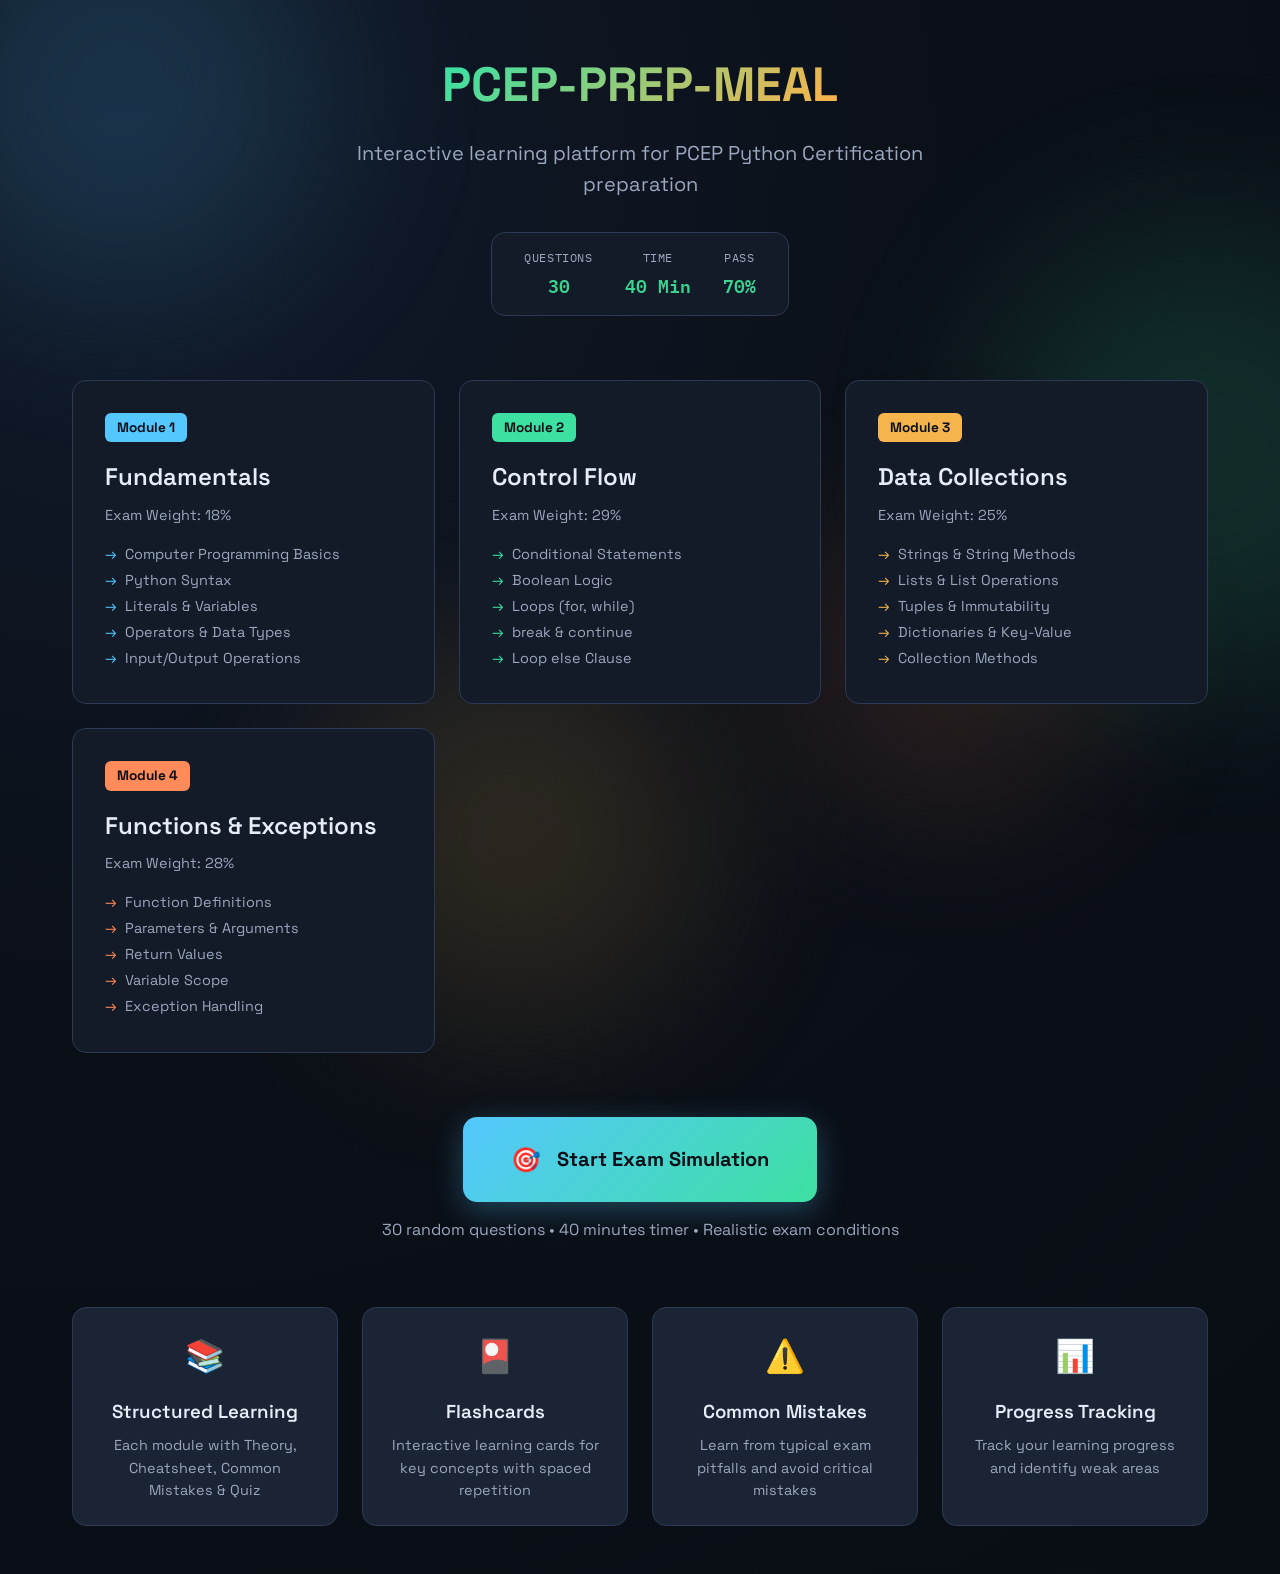
==== index.html @ 59ba7840 "Update content, question bank, and module pages" ====
<!DOCTYPE html>
<html lang="en">
<head>
<meta charset="UTF-8">
<meta name="viewport" content="width=device-width, initial-scale=1.0">
<title>PCEP-PREP-MEAL - Python Certification</title>
<link rel="preconnect" href="https://fonts.googleapis.com">
<link rel="preconnect" href="https://fonts.gstatic.com" crossorigin>
<link href="https://fonts.googleapis.com/css2?family=Space+Grotesk:wght@400;500;600;700&family=IBM+Plex+Mono:wght@400;500;600&display=swap" rel="stylesheet">
<style>
  :root {
    --bg: #0b1018;
    --surface: #141b28;
    --surface-soft: #1b2434;
    --surface-strong: #202c3f;
    --border: #2c3a53;
    --text: #e6edf8;
    --muted: #9aa7be;
    --ok: #3bd48f;
    --bad: #ff6b6b;
    --warn: #f9bb50;
    --code-bg: #0f1624;
    --radius: 14px;

    --m1: #54c7ff;
    --m2: #3ee0a1;
    --m3: #f6b44d;
    --m4: #ff8a5a;
  }

  * {
    box-sizing: border-box;
    margin: 0;
    padding: 0;
  }

  html,
  body {
    min-height: 100%;
  }

  body {
    font-family: 'Space Grotesk', sans-serif;
    background: radial-gradient(circle at 10% 10%, #111b2c 0%, #0b1018 45%, #090d14 100%);
    color: var(--text);
    line-height: 1.55;
    overflow-x: hidden;
  }

  .bg-canvas {
    position: fixed;
    inset: 0;
    z-index: 0;
    pointer-events: none;
  }

  .orb {
    position: absolute;
    border-radius: 999px;
    filter: blur(90px);
    opacity: 0.14;
    animation: floatOrb 22s ease-in-out infinite;
  }

  .orb.one {
    width: 420px;
    height: 420px;
    background: var(--m1);
    top: -120px;
    left: -90px;
  }

  .orb.two {
    width: 460px;
    height: 460px;
    background: var(--m2);
    right: -160px;
    top: 25%;
    animation-delay: -7s;
  }

  .orb.three {
    width: 390px;
    height: 390px;
    background: var(--m3);
    left: 25%;
    bottom: -130px;
    animation-delay: -14s;
  }

  .orb.four {
    width: 300px;
    height: 300px;
    background: var(--m4);
    right: 14%;
    bottom: 10%;
    animation-delay: -21s;
  }

  @keyframes floatOrb {
    0%, 100% {
      transform: translate(0, 0) scale(1);
    }
    33% {
      transform: translate(30px, -40px) scale(1.1);
    }
    66% {
      transform: translate(-20px, 30px) scale(0.9);
    }
  }

  .container {
    position: relative;
    z-index: 1;
    max-width: 1200px;
    margin: 0 auto;
    padding: 3rem 2rem;
  }

  /* Header */
  header {
    text-align: center;
    margin-bottom: 4rem;
    animation: fadeInDown 0.8s ease;
  }

  .logo {
    font-size: 3rem;
    font-weight: 700;
    background: linear-gradient(135deg, var(--m1), var(--m2), var(--m3), var(--m4));
    -webkit-background-clip: text;
    -webkit-text-fill-color: transparent;
    background-clip: text;
    margin-bottom: 1rem;
  }

  .subtitle {
    font-size: 1.25rem;
    color: var(--muted);
    max-width: 600px;
    margin: 0 auto 2rem;
  }

  .exam-info {
    display: inline-flex;
    gap: 2rem;
    background: var(--surface);
    padding: 1rem 2rem;
    border-radius: var(--radius);
    border: 1px solid var(--border);
    font-family: 'IBM Plex Mono', monospace;
    font-size: 0.9rem;
  }

  .exam-info-item {
    display: flex;
    flex-direction: column;
    align-items: center;
  }

  .exam-info-label {
    color: var(--muted);
    font-size: 0.75rem;
    text-transform: uppercase;
    letter-spacing: 0.05em;
  }

  .exam-info-value {
    color: var(--ok);
    font-weight: 600;
    font-size: 1.1rem;
    margin-top: 0.25rem;
  }

  /* Module Grid */
  .modules-grid {
    display: grid;
    grid-template-columns: repeat(auto-fit, minmax(280px, 1fr));
    gap: 1.5rem;
    margin-bottom: 3rem;
  }

  .module-card {
    background: var(--surface);
    border: 1px solid var(--border);
    border-radius: var(--radius);
    padding: 2rem;
    transition: all 0.3s ease;
    cursor: pointer;
    position: relative;
    overflow: hidden;
    text-decoration: none;
    color: var(--text);
    animation: fadeInUp 0.8s ease;
  }

  .module-card::before {
    content: '';
    position: absolute;
    top: 0;
    left: 0;
    right: 0;
    height: 4px;
    background: var(--accent);
    transform: scaleX(0);
    transition: transform 0.3s ease;
  }

  .module-card:hover {
    transform: translateY(-5px);
    border-color: var(--accent);
    box-shadow: 0 10px 40px rgba(0, 0, 0, 0.3);
  }

  .module-card:hover::before {
    transform: scaleX(1);
  }

  .module-card[data-module="m1"] { --accent: var(--m1); animation-delay: 0s; }
  .module-card[data-module="m2"] { --accent: var(--m2); animation-delay: 0.1s; }
  .module-card[data-module="m3"] { --accent: var(--m3); animation-delay: 0.2s; }
  .module-card[data-module="m4"] { --accent: var(--m4); animation-delay: 0.3s; }

  .module-number {
    display: inline-block;
    background: var(--accent);
    color: var(--bg);
    font-weight: 700;
    padding: 0.25rem 0.75rem;
    border-radius: 6px;
    font-size: 0.85rem;
    margin-bottom: 1rem;
  }

  .module-title {
    font-size: 1.5rem;
    font-weight: 600;
    margin-bottom: 0.5rem;
    color: var(--text);
  }

  .module-weight {
    color: var(--muted);
    font-size: 0.9rem;
    margin-bottom: 1rem;
  }

  .module-topics {
    list-style: none;
    color: var(--muted);
    font-size: 0.9rem;
    line-height: 1.8;
  }

  .module-topics li::before {
    content: '→';
    color: var(--accent);
    margin-right: 0.5rem;
  }

  /* Exam Simulation Button */
  .exam-sim-section {
    text-align: center;
    margin: 4rem 0;
    animation: fadeInUp 0.8s ease 0.4s backwards;
  }

  .exam-sim-button {
    display: inline-flex;
    align-items: center;
    gap: 1rem;
    background: linear-gradient(135deg, var(--m1), var(--m2));
    color: var(--bg);
    font-size: 1.25rem;
    font-weight: 700;
    padding: 1.5rem 3rem;
    border: none;
    border-radius: var(--radius);
    cursor: pointer;
    transition: all 0.3s ease;
    text-decoration: none;
    box-shadow: 0 8px 30px rgba(84, 199, 255, 0.3);
  }

  .exam-sim-button:hover {
    transform: translateY(-3px);
    box-shadow: 0 12px 40px rgba(84, 199, 255, 0.4);
  }

  .exam-sim-icon {
    font-size: 1.5rem;
  }

  /* Footer Resources */
  .resources {
    display: grid;
    grid-template-columns: repeat(auto-fit, minmax(250px, 1fr));
    gap: 1.5rem;
    margin-top: 4rem;
    animation: fadeInUp 0.8s ease 0.5s backwards;
  }

  .resource-card {
    background: var(--surface-soft);
    border: 1px solid var(--border);
    border-radius: var(--radius);
    padding: 1.5rem;
    text-align: center;
  }

  .resource-icon {
    font-size: 2rem;
    margin-bottom: 1rem;
  }

  .resource-title {
    font-weight: 600;
    margin-bottom: 0.5rem;
  }

  .resource-desc {
    color: var(--muted);
    font-size: 0.9rem;
  }

  /* Animations */
  @keyframes fadeInDown {
    from {
      opacity: 0;
      transform: translateY(-20px);
    }
    to {
      opacity: 1;
      transform: translateY(0);
    }
  }

  @keyframes fadeInUp {
    from {
      opacity: 0;
      transform: translateY(20px);
    }
    to {
      opacity: 1;
      transform: translateY(0);
    }
  }

  /* Responsive */
  @media (max-width: 768px) {
    .logo {
      font-size: 2rem;
    }

    .exam-info {
      flex-direction: column;
      gap: 1rem;
    }

    .modules-grid {
      grid-template-columns: 1fr;
    }

    .exam-sim-button {
      font-size: 1rem;
      padding: 1.25rem 2rem;
    }
  }
</style>
</head>
<body>
  <div class="bg-canvas">
    <div class="orb one"></div>
    <div class="orb two"></div>
    <div class="orb three"></div>
    <div class="orb four"></div>
  </div>

  <div class="container">
    <header>
      <h1 class="logo">PCEP-PREP-MEAL</h1>
      <p class="subtitle">
        Interactive learning platform for PCEP Python Certification preparation
      </p>
      <div class="exam-info">
        <div class="exam-info-item">
          <span class="exam-info-label">Questions</span>
          <span class="exam-info-value">30</span>
        </div>
        <div class="exam-info-item">
          <span class="exam-info-label">Time</span>
          <span class="exam-info-value">40 Min</span>
        </div>
        <div class="exam-info-item">
          <span class="exam-info-label">Pass</span>
          <span class="exam-info-value">70%</span>
        </div>
      </div>
    </header>

    <main>
      <div class="modules-grid">
        <a href="module1.html" class="module-card" data-module="m1">
          <span class="module-number">Module 1</span>
          <h2 class="module-title">Fundamentals</h2>
          <p class="module-weight">Exam Weight: 18%</p>
          <ul class="module-topics">
            <li>Computer Programming Basics</li>
            <li>Python Syntax</li>
            <li>Literals & Variables</li>
            <li>Operators & Data Types</li>
            <li>Input/Output Operations</li>
          </ul>
        </a>

        <a href="module2.html" class="module-card" data-module="m2">
          <span class="module-number">Module 2</span>
          <h2 class="module-title">Control Flow</h2>
          <p class="module-weight">Exam Weight: 29%</p>
          <ul class="module-topics">
            <li>Conditional Statements</li>
            <li>Boolean Logic</li>
            <li>Loops (for, while)</li>
            <li>break & continue</li>
            <li>Loop else Clause</li>
          </ul>
        </a>

        <a href="module3.html" class="module-card" data-module="m3">
          <span class="module-number">Module 3</span>
          <h2 class="module-title">Data Collections</h2>
          <p class="module-weight">Exam Weight: 25%</p>
          <ul class="module-topics">
            <li>Strings & String Methods</li>
            <li>Lists & List Operations</li>
            <li>Tuples & Immutability</li>
            <li>Dictionaries & Key-Value</li>
            <li>Collection Methods</li>
          </ul>
        </a>

        <a href="module4.html" class="module-card" data-module="m4">
          <span class="module-number">Module 4</span>
          <h2 class="module-title">Functions & Exceptions</h2>
          <p class="module-weight">Exam Weight: 28%</p>
          <ul class="module-topics">
            <li>Function Definitions</li>
            <li>Parameters & Arguments</li>
            <li>Return Values</li>
            <li>Variable Scope</li>
            <li>Exception Handling</li>
          </ul>
        </a>
      </div>

      <div class="exam-sim-section">
        <a href="exam-simulation.html" class="exam-sim-button">
          <span class="exam-sim-icon">🎯</span>
          <span>Start Exam Simulation</span>
        </a>
        <p style="margin-top: 1rem; color: var(--muted);">
          30 random questions • 40 minutes timer • Realistic exam conditions
        </p>
      </div>

      <div class="resources">
        <div class="resource-card">
          <div class="resource-icon">📚</div>
          <h3 class="resource-title">Structured Learning</h3>
          <p class="resource-desc">Each module with Theory, Cheatsheet, Common Mistakes & Quiz</p>
        </div>

        <div class="resource-card">
          <div class="resource-icon">🎴</div>
          <h3 class="resource-title">Flashcards</h3>
          <p class="resource-desc">Interactive learning cards for key concepts with spaced repetition</p>
        </div>

        <div class="resource-card">
          <div class="resource-icon">⚠️</div>
          <h3 class="resource-title">Common Mistakes</h3>
          <p class="resource-desc">Learn from typical exam pitfalls and avoid critical mistakes</p>
        </div>

        <div class="resource-card">
          <div class="resource-icon">📊</div>
          <h3 class="resource-title">Progress Tracking</h3>
          <p class="resource-desc">Track your learning progress and identify weak areas</p>
        </div>
      </div>
    </main>
  </div>
</body>
</html>
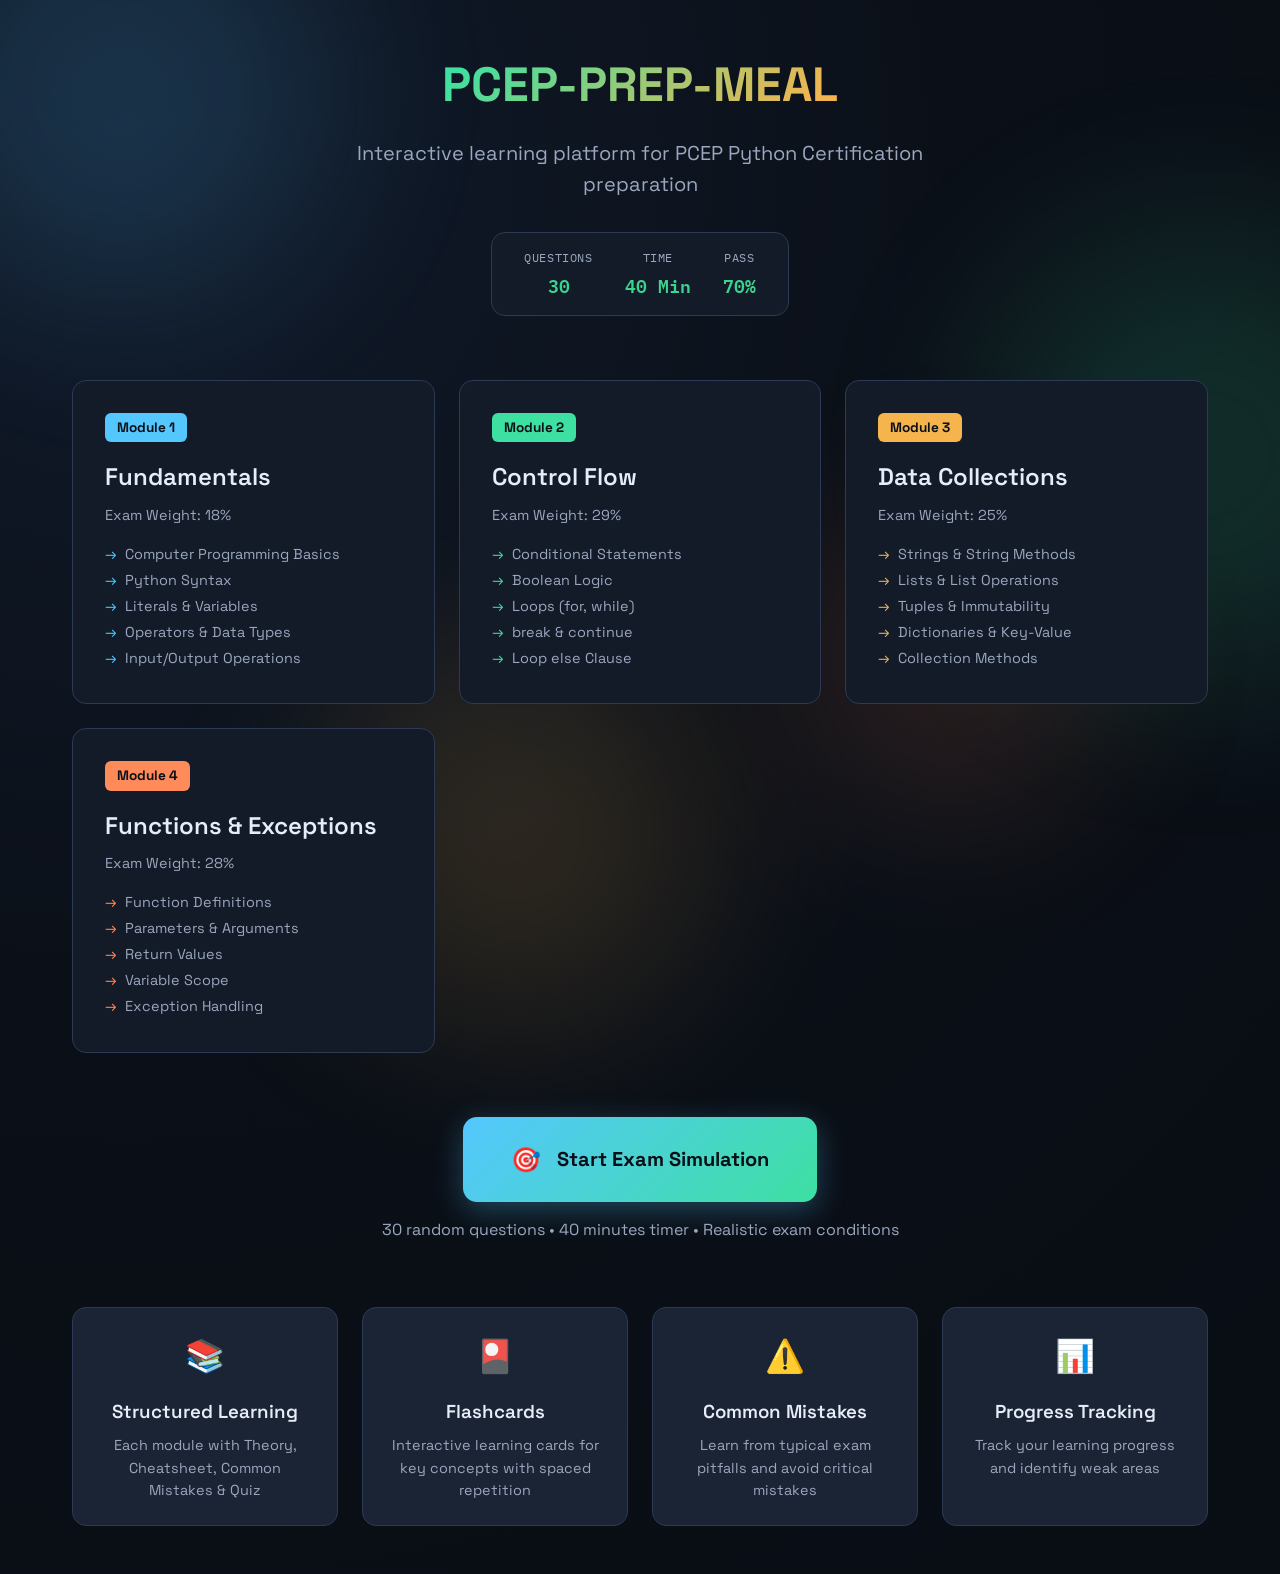
==== commit 5a763ebe: "Fix exam simulation scoring, code rendering, and feedback display" ====
--- a/index.html
+++ b/index.html
@@ -407,8 +407,8 @@
           <ul class="module-topics">
             <li>Computer Programming Basics</li>
             <li>Python Syntax</li>
-            <li>Literals & Variables</li>
-            <li>Operators & Data Types</li>
+            <li>Literals &amp; Variables</li>
+            <li>Operators &amp; Data Types</li>
             <li>Input/Output Operations</li>
           </ul>
         </a>
@@ -421,7 +421,7 @@
             <li>Conditional Statements</li>
             <li>Boolean Logic</li>
             <li>Loops (for, while)</li>
-            <li>break & continue</li>
+            <li>break &amp; continue</li>
             <li>Loop else Clause</li>
           </ul>
         </a>
@@ -431,21 +431,21 @@
           <h2 class="module-title">Data Collections</h2>
           <p class="module-weight">Exam Weight: 25%</p>
           <ul class="module-topics">
-            <li>Strings & String Methods</li>
-            <li>Lists & List Operations</li>
-            <li>Tuples & Immutability</li>
-            <li>Dictionaries & Key-Value</li>
+            <li>Strings &amp; String Methods</li>
+            <li>Lists &amp; List Operations</li>
+            <li>Tuples &amp; Immutability</li>
+            <li>Dictionaries &amp; Key-Value</li>
             <li>Collection Methods</li>
           </ul>
         </a>
 
         <a href="module4.html" class="module-card" data-module="m4">
           <span class="module-number">Module 4</span>
-          <h2 class="module-title">Functions & Exceptions</h2>
+          <h2 class="module-title">Functions &amp; Exceptions</h2>
           <p class="module-weight">Exam Weight: 28%</p>
           <ul class="module-topics">
             <li>Function Definitions</li>
-            <li>Parameters & Arguments</li>
+            <li>Parameters &amp; Arguments</li>
             <li>Return Values</li>
             <li>Variable Scope</li>
             <li>Exception Handling</li>
@@ -467,7 +467,7 @@
         <div class="resource-card">
           <div class="resource-icon">📚</div>
           <h3 class="resource-title">Structured Learning</h3>
-          <p class="resource-desc">Each module with Theory, Cheatsheet, Common Mistakes & Quiz</p>
+          <p class="resource-desc">Each module with Theory, Cheatsheet, Common Mistakes &amp; Quiz</p>
         </div>
 
         <div class="resource-card">
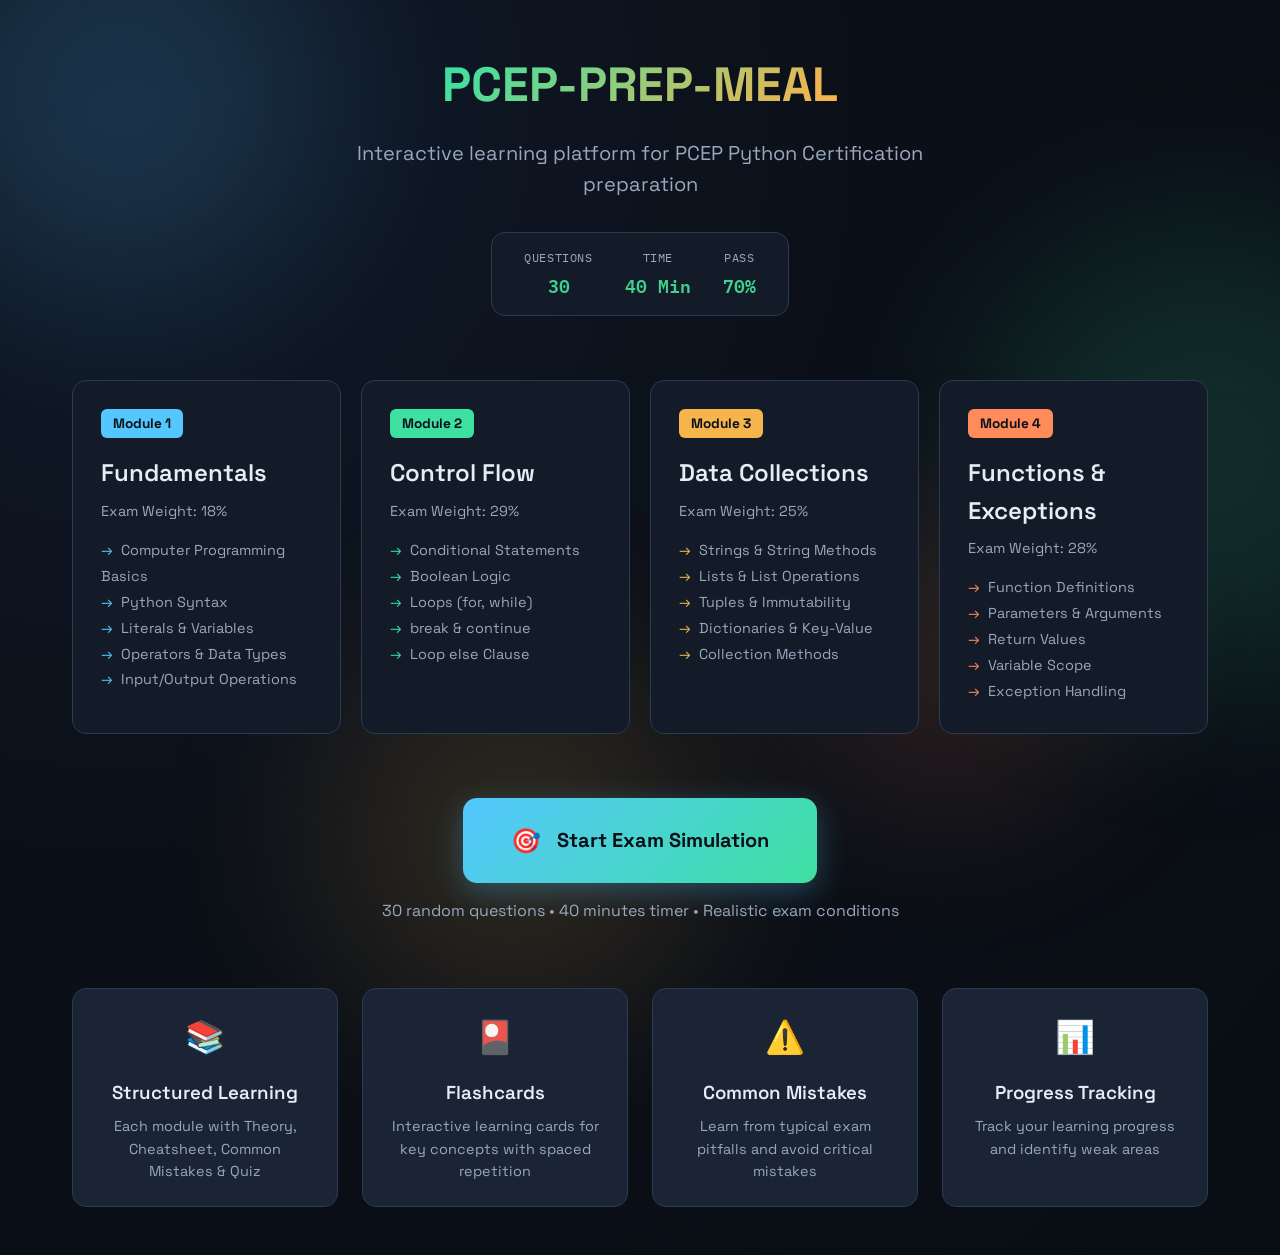
==== commit 2f2b1546: "Display all four modules in one desktop row" ====
--- a/index.html
+++ b/index.html
@@ -175,8 +175,8 @@
   /* Module Grid */
   .modules-grid {
     display: grid;
-    grid-template-columns: repeat(auto-fit, minmax(280px, 1fr));
-    gap: 1.5rem;
+    grid-template-columns: repeat(4, minmax(0, 1fr));
+    gap: 1.25rem;
     margin-bottom: 3rem;
   }
 
@@ -184,7 +184,7 @@
     background: var(--surface);
     border: 1px solid var(--border);
     border-radius: var(--radius);
-    padding: 2rem;
+    padding: 1.75rem;
     transition: all 0.3s ease;
     cursor: pointer;
     position: relative;
@@ -347,6 +347,12 @@
   }
 
   /* Responsive */
+  @media (max-width: 1200px) {
+    .modules-grid {
+      grid-template-columns: repeat(2, minmax(0, 1fr));
+    }
+  }
+
   @media (max-width: 768px) {
     .logo {
       font-size: 2rem;
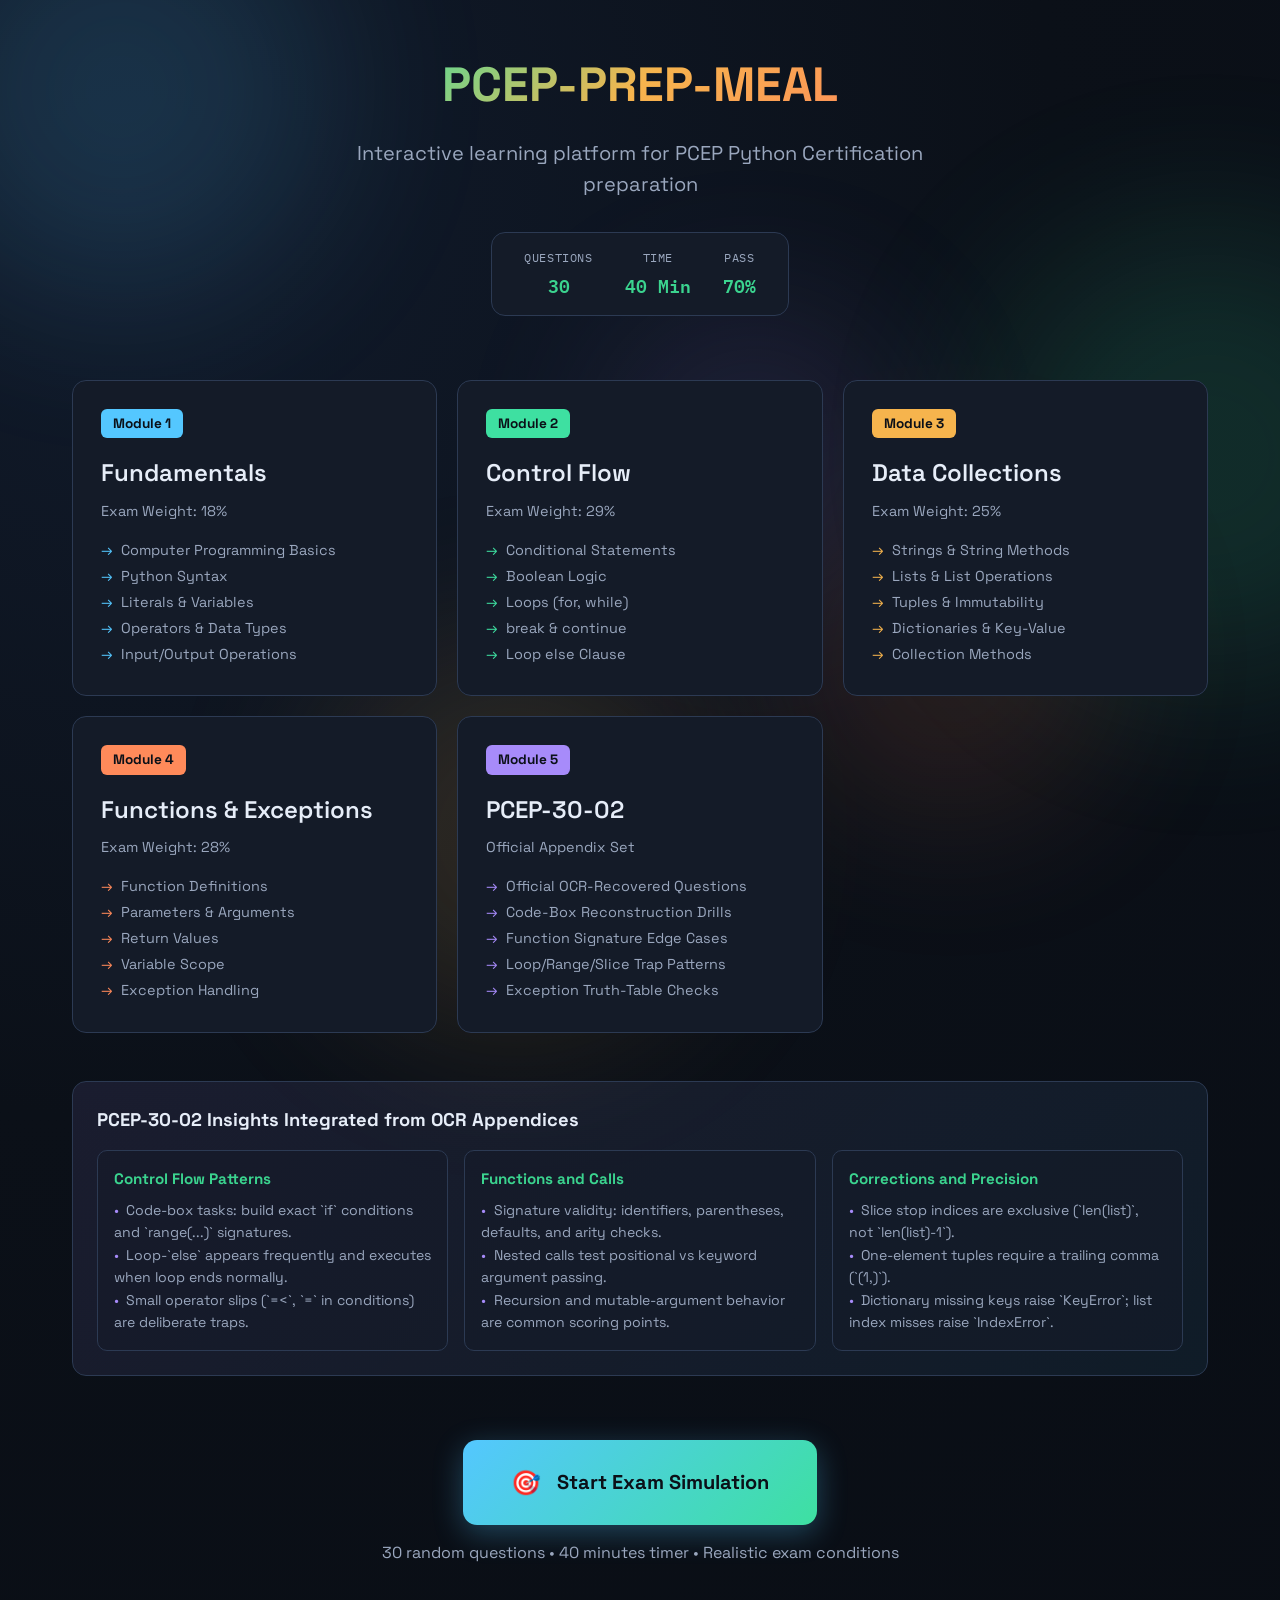
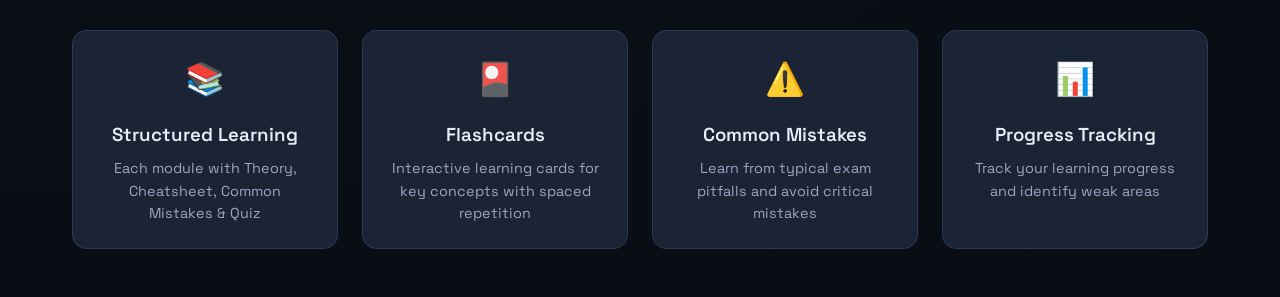
==== commit 7f92a570: "Fix module 5 appendix-only question pool and labels" ====
--- a/index.html
+++ b/index.html
@@ -26,6 +26,7 @@
     --m2: #3ee0a1;
     --m3: #f6b44d;
     --m4: #ff8a5a;
+    --m5: #a78bfa;
   }
 
   * {
@@ -97,6 +98,15 @@
     animation-delay: -21s;
   }
 
+  .orb.five {
+    width: 280px;
+    height: 280px;
+    background: var(--m5);
+    left: 48%;
+    top: 35%;
+    animation-delay: -11s;
+  }
+
   @keyframes floatOrb {
     0%, 100% {
       transform: translate(0, 0) scale(1);
@@ -127,7 +137,7 @@
   .logo {
     font-size: 3rem;
     font-weight: 700;
-    background: linear-gradient(135deg, var(--m1), var(--m2), var(--m3), var(--m4));
+    background: linear-gradient(135deg, var(--m1), var(--m2), var(--m3), var(--m4), var(--m5));
     -webkit-background-clip: text;
     -webkit-text-fill-color: transparent;
     background-clip: text;
@@ -175,7 +185,7 @@
   /* Module Grid */
   .modules-grid {
     display: grid;
-    grid-template-columns: repeat(4, minmax(0, 1fr));
+    grid-template-columns: repeat(5, minmax(0, 1fr));
     gap: 1.25rem;
     margin-bottom: 3rem;
   }
@@ -220,6 +230,7 @@
   .module-card[data-module="m2"] { --accent: var(--m2); animation-delay: 0.1s; }
   .module-card[data-module="m3"] { --accent: var(--m3); animation-delay: 0.2s; }
   .module-card[data-module="m4"] { --accent: var(--m4); animation-delay: 0.3s; }
+  .module-card[data-module="m5"] { --accent: var(--m5); animation-delay: 0.4s; }
 
   .module-number {
     display: inline-block;
@@ -256,6 +267,52 @@
     content: '→';
     color: var(--accent);
     margin-right: 0.5rem;
+  }
+
+  .insights-panel {
+    margin: 0 0 3rem;
+    padding: 1.5rem;
+    border: 1px solid var(--border);
+    border-radius: var(--radius);
+    background: linear-gradient(135deg, rgba(167, 139, 250, 0.1), rgba(84, 199, 255, 0.08));
+  }
+
+  .insights-title {
+    font-size: 1.15rem;
+    font-weight: 700;
+    margin-bottom: 1rem;
+  }
+
+  .insights-grid {
+    display: grid;
+    grid-template-columns: repeat(3, minmax(0, 1fr));
+    gap: 1rem;
+  }
+
+  .insight-card {
+    padding: 1rem;
+    border-radius: 10px;
+    border: 1px solid var(--border);
+    background: rgba(20, 27, 40, 0.55);
+  }
+
+  .insight-card h3 {
+    font-size: 0.95rem;
+    margin-bottom: 0.5rem;
+    color: var(--ok);
+  }
+
+  .insight-card ul {
+    list-style: none;
+    color: var(--muted);
+    font-size: 0.88rem;
+    line-height: 1.6;
+  }
+
+  .insight-card li::before {
+    content: '•';
+    color: var(--m5);
+    margin-right: 0.45rem;
   }
 
   /* Exam Simulation Button */
@@ -347,7 +404,19 @@
   }
 
   /* Responsive */
+  @media (max-width: 1350px) {
+    .modules-grid {
+      grid-template-columns: repeat(3, minmax(0, 1fr));
+    }
+  }
+
   @media (max-width: 1200px) {
+    .insights-grid {
+      grid-template-columns: repeat(2, minmax(0, 1fr));
+    }
+  }
+
+  @media (max-width: 900px) {
     .modules-grid {
       grid-template-columns: repeat(2, minmax(0, 1fr));
     }
@@ -364,6 +433,10 @@
     }
 
     .modules-grid {
+      grid-template-columns: 1fr;
+    }
+
+    .insights-grid {
       grid-template-columns: 1fr;
     }
 
@@ -380,6 +453,7 @@
     <div class="orb two"></div>
     <div class="orb three"></div>
     <div class="orb four"></div>
+    <div class="orb five"></div>
   </div>
 
   <div class="container">
@@ -457,7 +531,50 @@
             <li>Exception Handling</li>
           </ul>
         </a>
+
+        <a href="exam-simulation.html" class="module-card" data-module="m5">
+          <span class="module-number">Module 5</span>
+          <h2 class="module-title">PCEP-30-02</h2>
+          <p class="module-weight">Official Appendix Set</p>
+          <ul class="module-topics">
+            <li>Official OCR-Recovered Questions</li>
+            <li>Code-Box Reconstruction Drills</li>
+            <li>Function Signature Edge Cases</li>
+            <li>Loop/Range/Slice Trap Patterns</li>
+            <li>Exception Truth-Table Checks</li>
+          </ul>
+        </a>
       </div>
+
+      <section class="insights-panel">
+        <h2 class="insights-title">PCEP-30-02 Insights Integrated from OCR Appendices</h2>
+        <div class="insights-grid">
+          <article class="insight-card">
+            <h3>Control Flow Patterns</h3>
+            <ul>
+              <li>Code-box tasks: build exact `if` conditions and `range(...)` signatures.</li>
+              <li>Loop-`else` appears frequently and executes when loop ends normally.</li>
+              <li>Small operator slips (`=<`, `=` in conditions) are deliberate traps.</li>
+            </ul>
+          </article>
+          <article class="insight-card">
+            <h3>Functions and Calls</h3>
+            <ul>
+              <li>Signature validity: identifiers, parentheses, defaults, and arity checks.</li>
+              <li>Nested calls test positional vs keyword argument passing.</li>
+              <li>Recursion and mutable-argument behavior are common scoring points.</li>
+            </ul>
+          </article>
+          <article class="insight-card">
+            <h3>Corrections and Precision</h3>
+            <ul>
+              <li>Slice stop indices are exclusive (`len(list)`, not `len(list)-1`).</li>
+              <li>One-element tuples require a trailing comma (`(1,)`).</li>
+              <li>Dictionary missing keys raise `KeyError`; list index misses raise `IndexError`.</li>
+            </ul>
+          </article>
+        </div>
+      </section>
 
       <div class="exam-sim-section">
         <a href="exam-simulation.html" class="exam-sim-button">
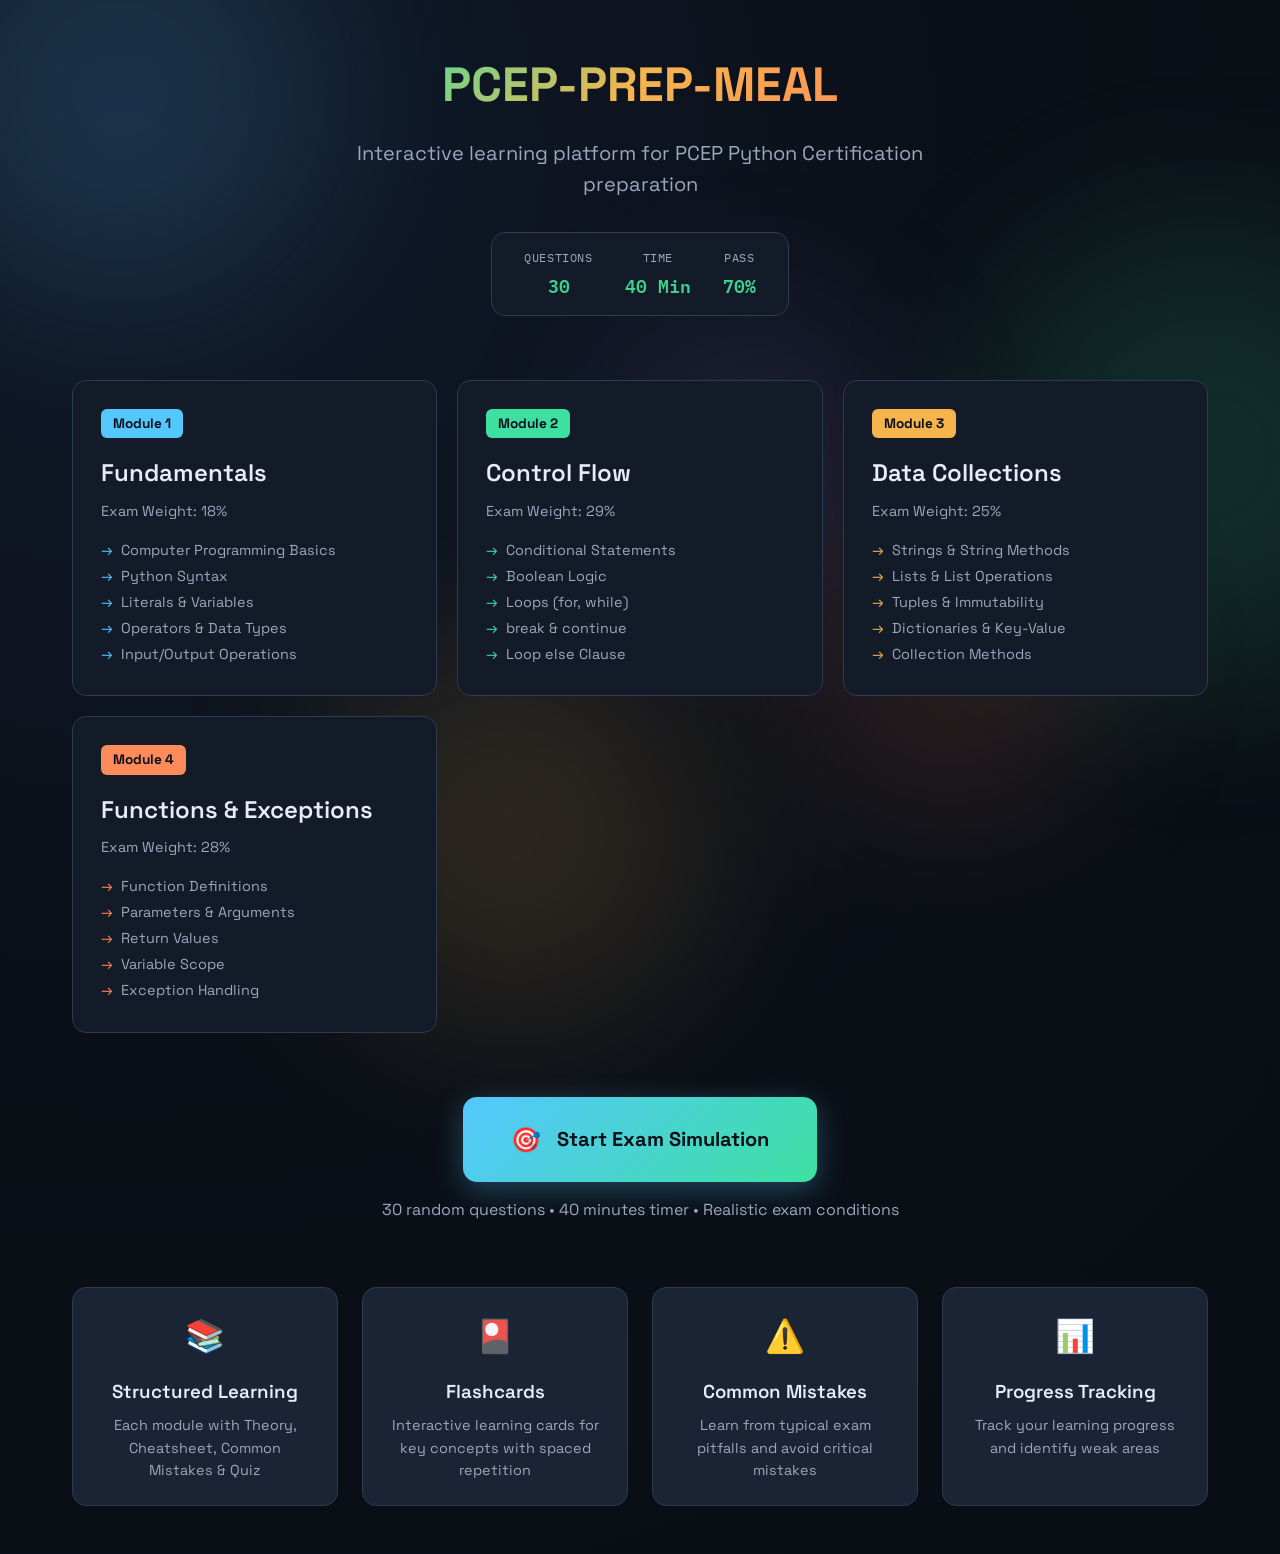
==== commit 4056b538: "Refine module content and remove Module 5 from homepage" ====
--- a/index.html
+++ b/index.html
@@ -230,7 +230,6 @@
   .module-card[data-module="m2"] { --accent: var(--m2); animation-delay: 0.1s; }
   .module-card[data-module="m3"] { --accent: var(--m3); animation-delay: 0.2s; }
   .module-card[data-module="m4"] { --accent: var(--m4); animation-delay: 0.3s; }
-  .module-card[data-module="m5"] { --accent: var(--m5); animation-delay: 0.4s; }
 
   .module-number {
     display: inline-block;
@@ -267,52 +266,6 @@
     content: '→';
     color: var(--accent);
     margin-right: 0.5rem;
-  }
-
-  .insights-panel {
-    margin: 0 0 3rem;
-    padding: 1.5rem;
-    border: 1px solid var(--border);
-    border-radius: var(--radius);
-    background: linear-gradient(135deg, rgba(167, 139, 250, 0.1), rgba(84, 199, 255, 0.08));
-  }
-
-  .insights-title {
-    font-size: 1.15rem;
-    font-weight: 700;
-    margin-bottom: 1rem;
-  }
-
-  .insights-grid {
-    display: grid;
-    grid-template-columns: repeat(3, minmax(0, 1fr));
-    gap: 1rem;
-  }
-
-  .insight-card {
-    padding: 1rem;
-    border-radius: 10px;
-    border: 1px solid var(--border);
-    background: rgba(20, 27, 40, 0.55);
-  }
-
-  .insight-card h3 {
-    font-size: 0.95rem;
-    margin-bottom: 0.5rem;
-    color: var(--ok);
-  }
-
-  .insight-card ul {
-    list-style: none;
-    color: var(--muted);
-    font-size: 0.88rem;
-    line-height: 1.6;
-  }
-
-  .insight-card li::before {
-    content: '•';
-    color: var(--m5);
-    margin-right: 0.45rem;
   }
 
   /* Exam Simulation Button */
@@ -532,49 +485,7 @@
           </ul>
         </a>
 
-        <a href="exam-simulation.html" class="module-card" data-module="m5">
-          <span class="module-number">Module 5</span>
-          <h2 class="module-title">PCEP-30-02</h2>
-          <p class="module-weight">Official Appendix Set</p>
-          <ul class="module-topics">
-            <li>Official OCR-Recovered Questions</li>
-            <li>Code-Box Reconstruction Drills</li>
-            <li>Function Signature Edge Cases</li>
-            <li>Loop/Range/Slice Trap Patterns</li>
-            <li>Exception Truth-Table Checks</li>
-          </ul>
-        </a>
       </div>
-
-      <section class="insights-panel">
-        <h2 class="insights-title">PCEP-30-02 Insights Integrated from OCR Appendices</h2>
-        <div class="insights-grid">
-          <article class="insight-card">
-            <h3>Control Flow Patterns</h3>
-            <ul>
-              <li>Code-box tasks: build exact `if` conditions and `range(...)` signatures.</li>
-              <li>Loop-`else` appears frequently and executes when loop ends normally.</li>
-              <li>Small operator slips (`=<`, `=` in conditions) are deliberate traps.</li>
-            </ul>
-          </article>
-          <article class="insight-card">
-            <h3>Functions and Calls</h3>
-            <ul>
-              <li>Signature validity: identifiers, parentheses, defaults, and arity checks.</li>
-              <li>Nested calls test positional vs keyword argument passing.</li>
-              <li>Recursion and mutable-argument behavior are common scoring points.</li>
-            </ul>
-          </article>
-          <article class="insight-card">
-            <h3>Corrections and Precision</h3>
-            <ul>
-              <li>Slice stop indices are exclusive (`len(list)`, not `len(list)-1`).</li>
-              <li>One-element tuples require a trailing comma (`(1,)`).</li>
-              <li>Dictionary missing keys raise `KeyError`; list index misses raise `IndexError`.</li>
-            </ul>
-          </article>
-        </div>
-      </section>
 
       <div class="exam-sim-section">
         <a href="exam-simulation.html" class="exam-sim-button">
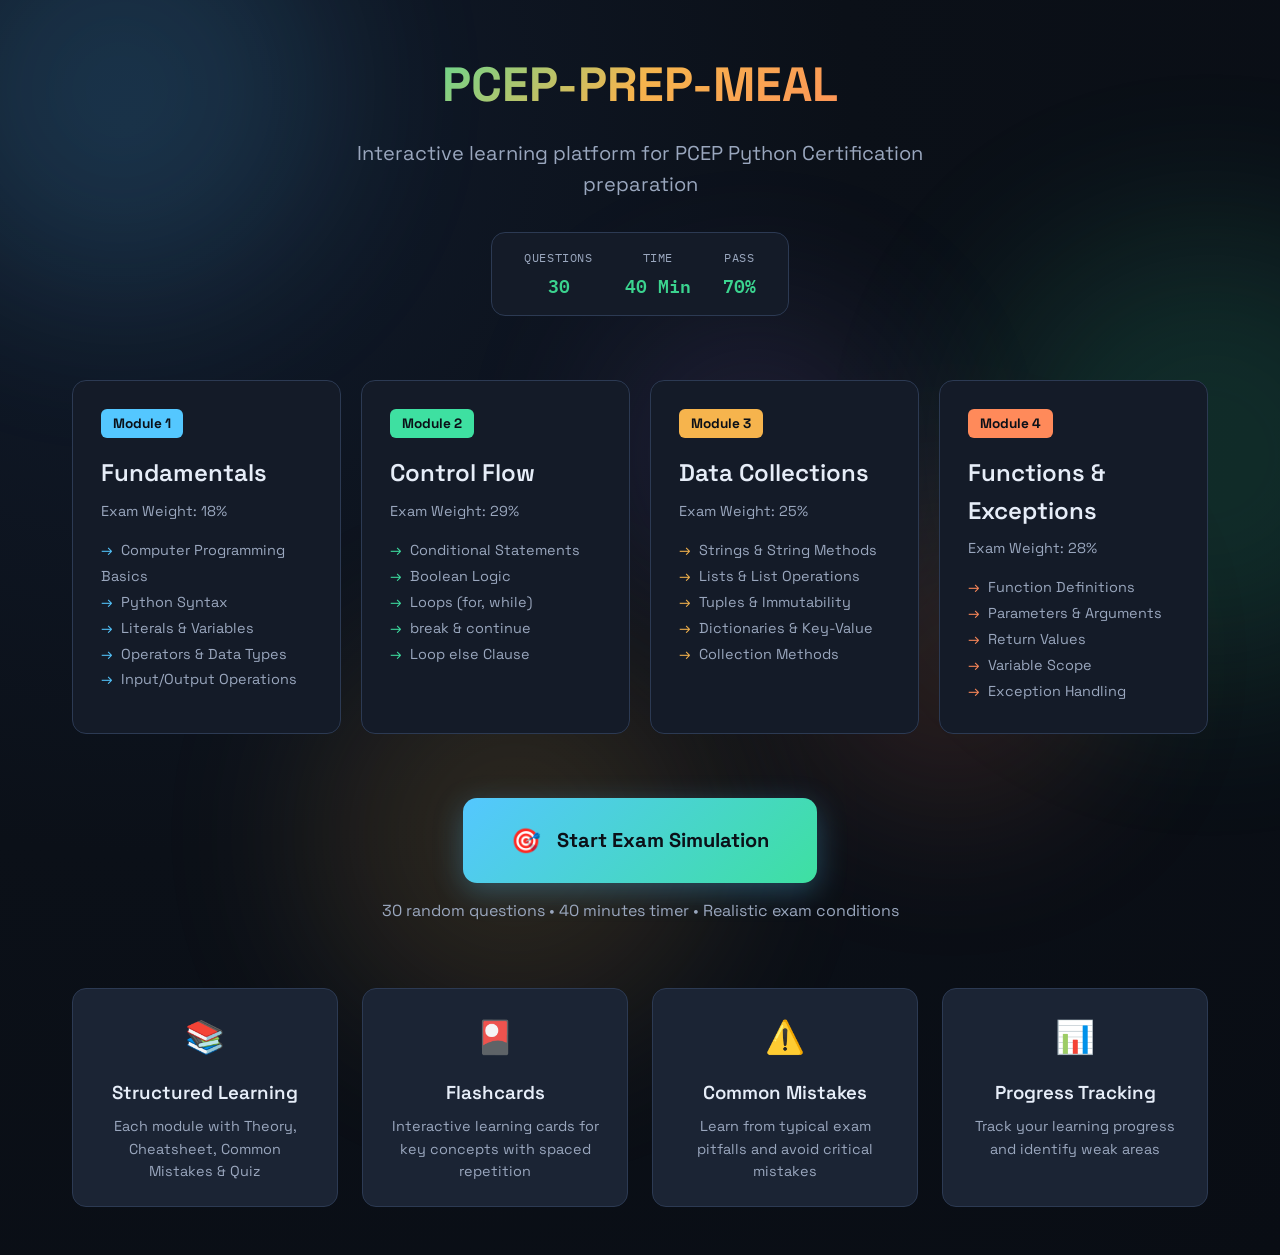
==== commit 3fbc0b5f: "Center module cards in a 4-column layout on homepage" ====
--- a/index.html
+++ b/index.html
@@ -185,9 +185,10 @@
   /* Module Grid */
   .modules-grid {
     display: grid;
-    grid-template-columns: repeat(5, minmax(0, 1fr));
+    grid-template-columns: repeat(4, minmax(0, 1fr));
     gap: 1.25rem;
-    margin-bottom: 3rem;
+    margin: 0 auto 3rem;
+    max-width: 1320px;
   }
 
   .module-card {
@@ -357,22 +358,14 @@
   }
 
   /* Responsive */
-  @media (max-width: 1350px) {
-    .modules-grid {
-      grid-template-columns: repeat(3, minmax(0, 1fr));
-    }
-  }
-
   @media (max-width: 1200px) {
-    .insights-grid {
-      grid-template-columns: repeat(2, minmax(0, 1fr));
-    }
-  }
-
-  @media (max-width: 900px) {
     .modules-grid {
       grid-template-columns: repeat(2, minmax(0, 1fr));
     }
+  }
+
+  @media (max-width: 900px) {
+    .modules-grid { grid-template-columns: repeat(2, minmax(0, 1fr)); }
   }
 
   @media (max-width: 768px) {
@@ -386,10 +379,6 @@
     }
 
     .modules-grid {
-      grid-template-columns: 1fr;
-    }
-
-    .insights-grid {
       grid-template-columns: 1fr;
     }
 
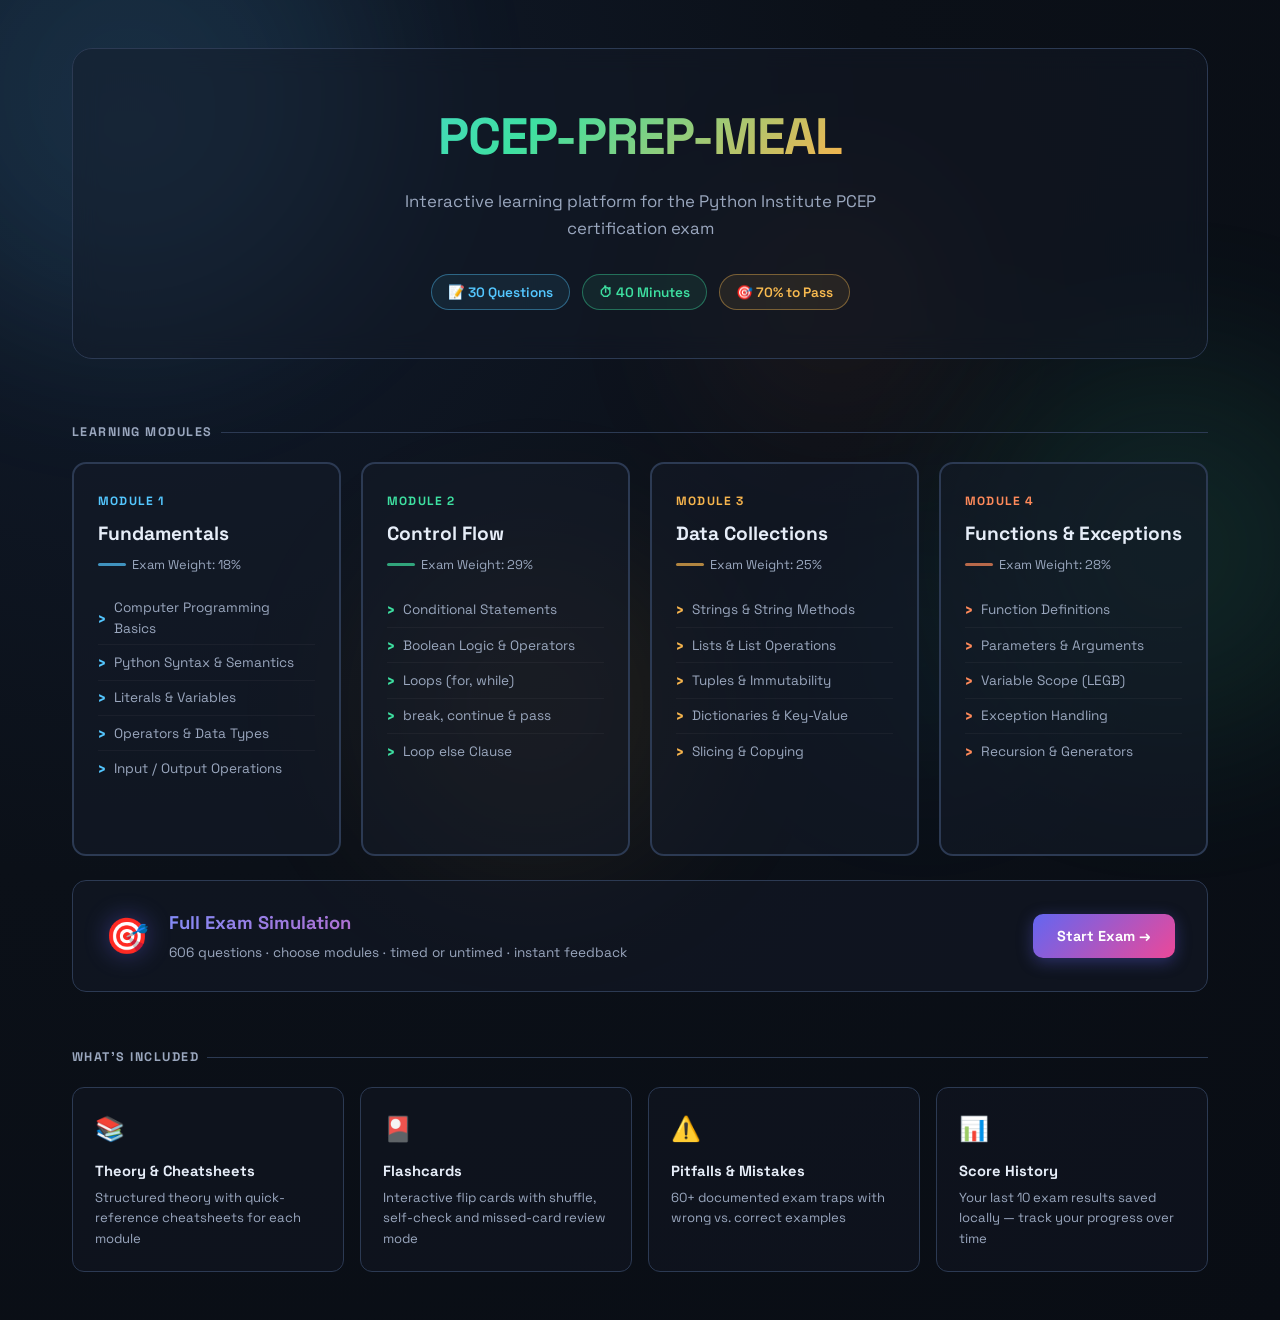
==== commit fc361365: "Redesign index.html and unify module tab structure index.html: - Complete redesign: hero header with" ====
--- a/index.html
+++ b/index.html
@@ -1,393 +1,441 @@
 <!DOCTYPE html>
 <html lang="en">
 <head>
-<meta charset="UTF-8">
-<meta name="viewport" content="width=device-width, initial-scale=1.0">
-<title>PCEP-PREP-MEAL - Python Certification</title>
-<link rel="preconnect" href="https://fonts.googleapis.com">
-<link rel="preconnect" href="https://fonts.gstatic.com" crossorigin>
-<link href="https://fonts.googleapis.com/css2?family=Space+Grotesk:wght@400;500;600;700&family=IBM+Plex+Mono:wght@400;500;600&display=swap" rel="stylesheet">
-<style>
-  :root {
-    --bg: #0b1018;
-    --surface: #141b28;
-    --surface-soft: #1b2434;
-    --surface-strong: #202c3f;
-    --border: #2c3a53;
-    --text: #e6edf8;
-    --muted: #9aa7be;
-    --ok: #3bd48f;
-    --bad: #ff6b6b;
-    --warn: #f9bb50;
-    --code-bg: #0f1624;
-    --radius: 14px;
-
-    --m1: #54c7ff;
-    --m2: #3ee0a1;
-    --m3: #f6b44d;
-    --m4: #ff8a5a;
-    --m5: #a78bfa;
-  }
-
-  * {
-    box-sizing: border-box;
-    margin: 0;
-    padding: 0;
-  }
-
-  html,
-  body {
-    min-height: 100%;
-  }
-
-  body {
-    font-family: 'Space Grotesk', sans-serif;
-    background: radial-gradient(circle at 10% 10%, #111b2c 0%, #0b1018 45%, #090d14 100%);
-    color: var(--text);
-    line-height: 1.55;
-    overflow-x: hidden;
-  }
-
-  .bg-canvas {
-    position: fixed;
-    inset: 0;
-    z-index: 0;
-    pointer-events: none;
-  }
-
-  .orb {
-    position: absolute;
-    border-radius: 999px;
-    filter: blur(90px);
-    opacity: 0.14;
-    animation: floatOrb 22s ease-in-out infinite;
-  }
-
-  .orb.one {
-    width: 420px;
-    height: 420px;
-    background: var(--m1);
-    top: -120px;
-    left: -90px;
-  }
-
-  .orb.two {
-    width: 460px;
-    height: 460px;
-    background: var(--m2);
-    right: -160px;
-    top: 25%;
-    animation-delay: -7s;
-  }
-
-  .orb.three {
-    width: 390px;
-    height: 390px;
-    background: var(--m3);
-    left: 25%;
-    bottom: -130px;
-    animation-delay: -14s;
-  }
-
-  .orb.four {
-    width: 300px;
-    height: 300px;
-    background: var(--m4);
-    right: 14%;
-    bottom: 10%;
-    animation-delay: -21s;
-  }
-
-  .orb.five {
-    width: 280px;
-    height: 280px;
-    background: var(--m5);
-    left: 48%;
-    top: 35%;
-    animation-delay: -11s;
-  }
-
-  @keyframes floatOrb {
-    0%, 100% {
-      transform: translate(0, 0) scale(1);
-    }
-    33% {
-      transform: translate(30px, -40px) scale(1.1);
-    }
-    66% {
-      transform: translate(-20px, 30px) scale(0.9);
-    }
-  }
-
-  .container {
-    position: relative;
-    z-index: 1;
-    max-width: 1200px;
-    margin: 0 auto;
-    padding: 3rem 2rem;
-  }
-
-  /* Header */
-  header {
-    text-align: center;
-    margin-bottom: 4rem;
-    animation: fadeInDown 0.8s ease;
-  }
-
-  .logo {
-    font-size: 3rem;
-    font-weight: 700;
-    background: linear-gradient(135deg, var(--m1), var(--m2), var(--m3), var(--m4), var(--m5));
-    -webkit-background-clip: text;
-    -webkit-text-fill-color: transparent;
-    background-clip: text;
-    margin-bottom: 1rem;
-  }
-
-  .subtitle {
-    font-size: 1.25rem;
-    color: var(--muted);
-    max-width: 600px;
-    margin: 0 auto 2rem;
-  }
-
-  .exam-info {
-    display: inline-flex;
-    gap: 2rem;
-    background: var(--surface);
-    padding: 1rem 2rem;
-    border-radius: var(--radius);
-    border: 1px solid var(--border);
-    font-family: 'IBM Plex Mono', monospace;
-    font-size: 0.9rem;
-  }
-
-  .exam-info-item {
-    display: flex;
-    flex-direction: column;
-    align-items: center;
-  }
-
-  .exam-info-label {
-    color: var(--muted);
-    font-size: 0.75rem;
-    text-transform: uppercase;
-    letter-spacing: 0.05em;
-  }
-
-  .exam-info-value {
-    color: var(--ok);
-    font-weight: 600;
-    font-size: 1.1rem;
-    margin-top: 0.25rem;
-  }
-
-  /* Module Grid */
-  .modules-grid {
-    display: grid;
-    grid-template-columns: repeat(4, minmax(0, 1fr));
-    gap: 1.25rem;
-    margin: 0 auto 3rem;
-    max-width: 1320px;
-  }
-
-  .module-card {
-    background: var(--surface);
-    border: 1px solid var(--border);
-    border-radius: var(--radius);
-    padding: 1.75rem;
-    transition: all 0.3s ease;
-    cursor: pointer;
-    position: relative;
-    overflow: hidden;
-    text-decoration: none;
-    color: var(--text);
-    animation: fadeInUp 0.8s ease;
-  }
-
-  .module-card::before {
-    content: '';
-    position: absolute;
-    top: 0;
-    left: 0;
-    right: 0;
-    height: 4px;
-    background: var(--accent);
-    transform: scaleX(0);
-    transition: transform 0.3s ease;
-  }
-
-  .module-card:hover {
-    transform: translateY(-5px);
-    border-color: var(--accent);
-    box-shadow: 0 10px 40px rgba(0, 0, 0, 0.3);
-  }
-
-  .module-card:hover::before {
-    transform: scaleX(1);
-  }
-
-  .module-card[data-module="m1"] { --accent: var(--m1); animation-delay: 0s; }
-  .module-card[data-module="m2"] { --accent: var(--m2); animation-delay: 0.1s; }
-  .module-card[data-module="m3"] { --accent: var(--m3); animation-delay: 0.2s; }
-  .module-card[data-module="m4"] { --accent: var(--m4); animation-delay: 0.3s; }
-
-  .module-number {
-    display: inline-block;
-    background: var(--accent);
-    color: var(--bg);
-    font-weight: 700;
-    padding: 0.25rem 0.75rem;
-    border-radius: 6px;
-    font-size: 0.85rem;
-    margin-bottom: 1rem;
-  }
-
-  .module-title {
-    font-size: 1.5rem;
-    font-weight: 600;
-    margin-bottom: 0.5rem;
-    color: var(--text);
-  }
-
-  .module-weight {
-    color: var(--muted);
-    font-size: 0.9rem;
-    margin-bottom: 1rem;
-  }
-
-  .module-topics {
-    list-style: none;
-    color: var(--muted);
-    font-size: 0.9rem;
-    line-height: 1.8;
-  }
-
-  .module-topics li::before {
-    content: '→';
-    color: var(--accent);
-    margin-right: 0.5rem;
-  }
-
-  /* Exam Simulation Button */
-  .exam-sim-section {
-    text-align: center;
-    margin: 4rem 0;
-    animation: fadeInUp 0.8s ease 0.4s backwards;
-  }
-
-  .exam-sim-button {
-    display: inline-flex;
-    align-items: center;
-    gap: 1rem;
-    background: linear-gradient(135deg, var(--m1), var(--m2));
-    color: var(--bg);
-    font-size: 1.25rem;
-    font-weight: 700;
-    padding: 1.5rem 3rem;
-    border: none;
-    border-radius: var(--radius);
-    cursor: pointer;
-    transition: all 0.3s ease;
-    text-decoration: none;
-    box-shadow: 0 8px 30px rgba(84, 199, 255, 0.3);
-  }
-
-  .exam-sim-button:hover {
-    transform: translateY(-3px);
-    box-shadow: 0 12px 40px rgba(84, 199, 255, 0.4);
-  }
-
-  .exam-sim-icon {
-    font-size: 1.5rem;
-  }
-
-  /* Footer Resources */
-  .resources {
-    display: grid;
-    grid-template-columns: repeat(auto-fit, minmax(250px, 1fr));
-    gap: 1.5rem;
-    margin-top: 4rem;
-    animation: fadeInUp 0.8s ease 0.5s backwards;
-  }
-
-  .resource-card {
-    background: var(--surface-soft);
-    border: 1px solid var(--border);
-    border-radius: var(--radius);
-    padding: 1.5rem;
-    text-align: center;
-  }
-
-  .resource-icon {
-    font-size: 2rem;
-    margin-bottom: 1rem;
-  }
-
-  .resource-title {
-    font-weight: 600;
-    margin-bottom: 0.5rem;
-  }
-
-  .resource-desc {
-    color: var(--muted);
-    font-size: 0.9rem;
-  }
-
-  /* Animations */
-  @keyframes fadeInDown {
-    from {
+  <meta charset="UTF-8">
+  <meta name="viewport" content="width=device-width, initial-scale=1.0">
+  <title>PCEP-PREP-MEAL – Python Certification Prep</title>
+  <link rel="preconnect" href="https://fonts.googleapis.com">
+  <link rel="preconnect" href="https://fonts.gstatic.com" crossorigin>
+  <link href="https://fonts.googleapis.com/css2?family=Space+Grotesk:wght@400;500;600;700&family=IBM+Plex+Mono:wght@400;500;600&display=swap" rel="stylesheet">
+  <style>
+    /* ── Index-only styles (shared tokens from inline :root) ─────────────────── */
+    :root {
+      --bg:            #0b1018;
+      --surface:       #141b28;
+      --surface-soft:  #1b2434;
+      --surface-strong:#202c3f;
+      --border:        #2c3a53;
+      --text:          #e6edf8;
+      --muted:         #9aa7be;
+      --ok:            #3bd48f;
+      --bad:           #ff6b6b;
+      --warn:          #f9bb50;
+      --code-bg:       #0f1624;
+      --radius:        14px;
+      --m1: #54c7ff;
+      --m2: #3ee0a1;
+      --m3: #f6b44d;
+      --m4: #ff8a5a;
+    }
+
+    *, *::before, *::after { box-sizing: border-box; margin: 0; padding: 0; }
+    html, body { min-height: 100%; }
+
+    body {
+      font-family: 'Space Grotesk', sans-serif;
+      background: radial-gradient(circle at 10% 10%, #111b2c 0%, #0b1018 45%, #090d14 100%);
+      color: var(--text);
+      line-height: 1.55;
+      overflow-x: hidden;
+    }
+
+    /* ── Background orbs ──────────────────────────────────────────────────────── */
+    .bg-canvas { position: fixed; inset: 0; z-index: 0; pointer-events: none; }
+
+    .orb {
+      position: absolute;
+      border-radius: 999px;
+      filter: blur(90px);
+      opacity: 0.11;
+      animation: floatOrb 24s ease-in-out infinite;
+    }
+
+    .orb.one   { width: 500px; height: 500px; background: var(--m1); top: -160px; left: -120px; animation-delay: 0s; }
+    .orb.two   { width: 380px; height: 380px; background: var(--m2); top: 40%;   right: -80px;  animation-delay: -6s; }
+    .orb.three { width: 300px; height: 300px; background: var(--m3); bottom: 5%; left: 30%;     animation-delay: -12s; }
+    .orb.four  { width: 260px; height: 260px; background: var(--m4); top: 20%;   left: 55%;     animation-delay: -18s; opacity: 0.07; }
+    .orb.five  { width: 200px; height: 200px; background: var(--m1); bottom: 15%;right: 20%;    animation-delay: -9s;  opacity: 0.07; }
+
+    @keyframes floatOrb {
+      0%,100% { transform: translate(0, 0) scale(1); }
+      25%      { transform: translate(30px, -35px) scale(1.03); }
+      50%      { transform: translate(-20px, 18px) scale(0.97); }
+      75%      { transform: translate(25px, 8px) scale(1.01); }
+    }
+
+    /* ── Layout ──────────────────────────────────────────────────────────────── */
+    .container {
+      position: relative;
+      z-index: 1;
+      max-width: 1200px;
+      margin: 0 auto;
+      padding: 3rem 2rem;
+    }
+
+    /* ── Hero header ─────────────────────────────────────────────────────────── */
+    .hero {
+      text-align: center;
+      margin-bottom: 4rem;
+      padding: 3rem 2rem;
+      background: rgba(20, 27, 40, 0.45);
+      border: 1px solid var(--border);
+      border-radius: 20px;
+      backdrop-filter: blur(12px);
+      animation: fadeUp 0.6s ease both;
+    }
+
+    .logo {
+      font-size: clamp(2rem, 5vw, 3.2rem);
+      font-weight: 700;
+      background: linear-gradient(135deg, var(--m1) 0%, var(--m2) 40%, var(--m3) 70%, var(--m4) 100%);
+      -webkit-background-clip: text;
+      -webkit-text-fill-color: transparent;
+      background-clip: text;
+      letter-spacing: -0.02em;
+      margin-bottom: 0.75rem;
+    }
+
+    .subtitle {
+      color: var(--muted);
+      font-size: 1.05rem;
+      max-width: 520px;
+      margin: 0 auto 2rem;
+      line-height: 1.6;
+    }
+
+    .exam-badges {
+      display: inline-flex;
+      gap: 0.75rem;
+      flex-wrap: wrap;
+      justify-content: center;
+    }
+
+    .badge {
+      display: inline-flex;
+      align-items: center;
+      gap: 0.4rem;
+      padding: 0.4rem 1rem;
+      border-radius: 999px;
+      font-size: 0.85rem;
+      font-weight: 600;
+      border: 1px solid;
+    }
+
+    .badge-q  { border-color: rgba(84,199,255,0.4);  color: var(--m1); background: rgba(84,199,255,0.08); }
+    .badge-t  { border-color: rgba(62,224,161,0.4);  color: var(--m2); background: rgba(62,224,161,0.08); }
+    .badge-p  { border-color: rgba(249,187,80,0.4);  color: var(--warn); background: rgba(249,187,80,0.08); }
+
+    /* ── Section headings ────────────────────────────────────────────────────── */
+    .section-label {
+      font-size: 0.78rem;
+      font-weight: 700;
+      letter-spacing: 0.12em;
+      text-transform: uppercase;
+      color: var(--muted);
+      margin-bottom: 1.25rem;
+      display: flex;
+      align-items: center;
+      gap: 0.5rem;
+    }
+
+    .section-label::after {
+      content: '';
+      flex: 1;
+      height: 1px;
+      background: var(--border);
+    }
+
+    /* ── Module grid ─────────────────────────────────────────────────────────── */
+    .modules-grid {
+      display: grid;
+      grid-template-columns: repeat(4, 1fr);
+      gap: 1.25rem;
+      margin-bottom: 1.5rem;
+    }
+
+    .module-card {
+      display: flex;
+      flex-direction: column;
+      padding: 1.75rem 1.5rem;
+      background: rgba(20, 27, 40, 0.6);
+      border: 2px solid var(--border);
+      border-radius: var(--radius);
+      text-decoration: none;
+      color: var(--text);
+      transition: transform 0.25s ease, border-color 0.25s ease, box-shadow 0.25s ease, background 0.25s ease;
+      animation: fadeUp 0.5s ease both;
+      position: relative;
+      overflow: hidden;
+    }
+
+    .module-card::before {
+      content: '';
+      position: absolute;
+      inset: 0;
+      border-radius: inherit;
       opacity: 0;
-      transform: translateY(-20px);
-    }
-    to {
+      transition: opacity 0.3s ease;
+    }
+
+    .module-card[data-module="m1"] { animation-delay: 0.1s; }
+    .module-card[data-module="m2"] { animation-delay: 0.15s; }
+    .module-card[data-module="m3"] { animation-delay: 0.2s; }
+    .module-card[data-module="m4"] { animation-delay: 0.25s; }
+
+    .module-card[data-module="m1"] { --mc: var(--m1); --mc-rgb: 84,199,255; }
+    .module-card[data-module="m2"] { --mc: var(--m2); --mc-rgb: 62,224,161; }
+    .module-card[data-module="m3"] { --mc: var(--m3); --mc-rgb: 246,180,77; }
+    .module-card[data-module="m4"] { --mc: var(--m4); --mc-rgb: 255,138,90; }
+
+    .module-card:hover {
+      transform: translateY(-6px);
+      border-color: var(--mc);
+      box-shadow: 0 16px 40px rgba(0,0,0,0.35), 0 0 0 1px rgba(var(--mc-rgb),0.2);
+      background: rgba(20, 27, 40, 0.8);
+    }
+
+    .module-card:hover::before {
+      opacity: 1;
+      background: radial-gradient(ellipse at top left, rgba(var(--mc-rgb),0.08) 0%, transparent 70%);
+    }
+
+    .module-number {
+      font-size: 0.75rem;
+      font-weight: 700;
+      letter-spacing: 0.1em;
+      text-transform: uppercase;
+      color: var(--mc);
+      margin-bottom: 0.5rem;
+    }
+
+    .module-title {
+      font-size: 1.2rem;
+      font-weight: 700;
+      color: var(--text);
+      margin-bottom: 0.4rem;
+    }
+
+    .module-weight {
+      font-size: 0.8rem;
+      color: var(--muted);
+      margin-bottom: 1.1rem;
+      display: flex;
+      align-items: center;
+      gap: 0.4rem;
+    }
+
+    .module-weight::before {
+      content: '';
+      display: inline-block;
+      width: 28px;
+      height: 3px;
+      border-radius: 999px;
+      background: var(--mc);
+      opacity: 0.7;
+    }
+
+    .module-topics {
+      list-style: none;
+      margin: 0;
+      padding: 0;
+      flex: 1;
+    }
+
+    .module-topics li {
+      font-size: 0.85rem;
+      color: var(--muted);
+      padding: 0.3rem 0;
+      border-bottom: 1px solid rgba(255,255,255,0.04);
+      display: flex;
+      align-items: center;
+      gap: 0.5rem;
+      transition: color 0.2s ease;
+    }
+
+    .module-topics li::before {
+      content: '›';
+      color: var(--mc);
+      font-size: 1rem;
+      font-weight: 700;
+      flex-shrink: 0;
+    }
+
+    .module-topics li:last-child { border-bottom: none; }
+
+    .module-card:hover .module-topics li { color: var(--text); }
+
+    .module-cta {
+      margin-top: 1.25rem;
+      font-size: 0.82rem;
+      font-weight: 600;
+      color: var(--mc);
+      opacity: 0;
+      transform: translateY(4px);
+      transition: opacity 0.2s ease, transform 0.2s ease;
+      display: flex;
+      align-items: center;
+      gap: 0.3rem;
+    }
+
+    .module-card:hover .module-cta {
       opacity: 1;
       transform: translateY(0);
     }
-  }
-
-  @keyframes fadeInUp {
-    from {
+
+    /* ── Exam simulation CTA ─────────────────────────────────────────────────── */
+    .exam-cta-wrapper {
+      margin-bottom: 3.5rem;
+      animation: fadeUp 0.5s ease 0.3s both;
+    }
+
+    .exam-sim-card {
+      display: flex;
+      align-items: center;
+      justify-content: space-between;
+      gap: 2rem;
+      padding: 1.75rem 2rem;
+      background: rgba(20, 27, 40, 0.55);
+      border: 1px solid var(--border);
+      border-radius: var(--radius);
+      backdrop-filter: blur(10px);
+      text-decoration: none;
+      color: var(--text);
+      transition: all 0.25s ease;
+      position: relative;
+      overflow: hidden;
+    }
+
+    .exam-sim-card::after {
+      content: '';
+      position: absolute;
+      inset: 0;
+      background: linear-gradient(90deg, rgba(99,102,241,0.06) 0%, rgba(236,72,153,0.06) 50%, rgba(245,158,11,0.06) 100%);
       opacity: 0;
-      transform: translateY(20px);
-    }
-    to {
-      opacity: 1;
-      transform: translateY(0);
-    }
-  }
-
-  /* Responsive */
-  @media (max-width: 1200px) {
-    .modules-grid {
-      grid-template-columns: repeat(2, minmax(0, 1fr));
-    }
-  }
-
-  @media (max-width: 900px) {
-    .modules-grid { grid-template-columns: repeat(2, minmax(0, 1fr)); }
-  }
-
-  @media (max-width: 768px) {
-    .logo {
-      font-size: 2rem;
-    }
-
-    .exam-info {
-      flex-direction: column;
+      transition: opacity 0.3s ease;
+    }
+
+    .exam-sim-card:hover {
+      border-color: rgba(99,102,241,0.5);
+      transform: translateY(-3px);
+      box-shadow: 0 12px 32px rgba(0,0,0,0.3);
+    }
+
+    .exam-sim-card:hover::after { opacity: 1; }
+
+    .exam-sim-left {
+      display: flex;
+      align-items: center;
+      gap: 1.25rem;
+      position: relative;
+      z-index: 1;
+    }
+
+    .exam-sim-icon {
+      font-size: 2.2rem;
+      line-height: 1;
+      filter: drop-shadow(0 0 12px rgba(99,102,241,0.4));
+    }
+
+    .exam-sim-text h3 {
+      font-size: 1.15rem;
+      font-weight: 700;
+      margin-bottom: 0.25rem;
+      background: linear-gradient(135deg, #818cf8, #ec4899);
+      -webkit-background-clip: text;
+      -webkit-text-fill-color: transparent;
+      background-clip: text;
+    }
+
+    .exam-sim-text p {
+      font-size: 0.85rem;
+      color: var(--muted);
+    }
+
+    .exam-sim-btn {
+      position: relative;
+      z-index: 1;
+      padding: 0.7rem 1.5rem;
+      background: linear-gradient(135deg, #6366f1, #ec4899);
+      color: white;
+      border-radius: 10px;
+      font-weight: 700;
+      font-size: 0.9rem;
+      white-space: nowrap;
+      box-shadow: 0 4px 16px rgba(99,102,241,0.35);
+      transition: box-shadow 0.2s ease, transform 0.2s ease;
+    }
+
+    .exam-sim-card:hover .exam-sim-btn {
+      box-shadow: 0 6px 22px rgba(99,102,241,0.5);
+      transform: scale(1.03);
+    }
+
+    /* ── Feature cards ───────────────────────────────────────────────────────── */
+    .features-grid {
+      display: grid;
+      grid-template-columns: repeat(4, 1fr);
       gap: 1rem;
-    }
-
-    .modules-grid {
-      grid-template-columns: 1fr;
-    }
-
-    .exam-sim-button {
-      font-size: 1rem;
-      padding: 1.25rem 2rem;
-    }
-  }
-</style>
+      animation: fadeUp 0.5s ease 0.4s both;
+    }
+
+    .feature-card {
+      padding: 1.4rem;
+      background: rgba(20, 27, 40, 0.4);
+      border: 1px solid var(--border);
+      border-radius: 12px;
+      transition: all 0.2s ease;
+    }
+
+    .feature-card:hover {
+      background: rgba(20, 27, 40, 0.65);
+      border-color: rgba(255,255,255,0.12);
+      transform: translateY(-2px);
+    }
+
+    .feature-icon {
+      font-size: 1.5rem;
+      margin-bottom: 0.75rem;
+      display: block;
+    }
+
+    .feature-title {
+      font-size: 0.92rem;
+      font-weight: 700;
+      color: var(--text);
+      margin-bottom: 0.35rem;
+    }
+
+    .feature-desc {
+      font-size: 0.82rem;
+      color: var(--muted);
+      line-height: 1.55;
+    }
+
+    /* ── Animations ──────────────────────────────────────────────────────────── */
+    @keyframes fadeUp {
+      from { opacity: 0; transform: translateY(18px); }
+      to   { opacity: 1; transform: translateY(0); }
+    }
+
+    /* ── Responsive ──────────────────────────────────────────────────────────── */
+    @media (max-width: 1100px) {
+      .modules-grid   { grid-template-columns: repeat(2, 1fr); }
+      .features-grid  { grid-template-columns: repeat(2, 1fr); }
+    }
+
+    @media (max-width: 640px) {
+      .container      { padding: 1.5rem 1rem; }
+      .hero           { padding: 2rem 1.25rem; }
+      .modules-grid   { grid-template-columns: 1fr; }
+      .features-grid  { grid-template-columns: 1fr 1fr; }
+      .exam-sim-card  { flex-direction: column; align-items: flex-start; }
+      .exam-sim-btn   { align-self: stretch; text-align: center; }
+    }
+
+    @media (max-width: 420px) {
+      .features-grid { grid-template-columns: 1fr; }
+    }
+  </style>
 </head>
 <body>
   <div class="bg-canvas">
@@ -399,40 +447,36 @@
   </div>
 
   <div class="container">
-    <header>
+
+    <!-- Hero -->
+    <header class="hero">
       <h1 class="logo">PCEP-PREP-MEAL</h1>
-      <p class="subtitle">
-        Interactive learning platform for PCEP Python Certification preparation
-      </p>
-      <div class="exam-info">
-        <div class="exam-info-item">
-          <span class="exam-info-label">Questions</span>
-          <span class="exam-info-value">30</span>
-        </div>
-        <div class="exam-info-item">
-          <span class="exam-info-label">Time</span>
-          <span class="exam-info-value">40 Min</span>
-        </div>
-        <div class="exam-info-item">
-          <span class="exam-info-label">Pass</span>
-          <span class="exam-info-value">70%</span>
-        </div>
+      <p class="subtitle">Interactive learning platform for the Python Institute PCEP certification exam</p>
+      <div class="exam-badges">
+        <span class="badge badge-q">📝 30 Questions</span>
+        <span class="badge badge-t">⏱ 40 Minutes</span>
+        <span class="badge badge-p">🎯 70% to Pass</span>
       </div>
     </header>
 
     <main>
+
+      <!-- Modules -->
+      <p class="section-label">Learning Modules</p>
       <div class="modules-grid">
+
         <a href="module1.html" class="module-card" data-module="m1">
           <span class="module-number">Module 1</span>
           <h2 class="module-title">Fundamentals</h2>
           <p class="module-weight">Exam Weight: 18%</p>
           <ul class="module-topics">
             <li>Computer Programming Basics</li>
-            <li>Python Syntax</li>
+            <li>Python Syntax &amp; Semantics</li>
             <li>Literals &amp; Variables</li>
             <li>Operators &amp; Data Types</li>
-            <li>Input/Output Operations</li>
+            <li>Input / Output Operations</li>
           </ul>
+          <span class="module-cta">Start learning →</span>
         </a>
 
         <a href="module2.html" class="module-card" data-module="m2">
@@ -441,11 +485,12 @@
           <p class="module-weight">Exam Weight: 29%</p>
           <ul class="module-topics">
             <li>Conditional Statements</li>
-            <li>Boolean Logic</li>
+            <li>Boolean Logic &amp; Operators</li>
             <li>Loops (for, while)</li>
-            <li>break &amp; continue</li>
+            <li>break, continue &amp; pass</li>
             <li>Loop else Clause</li>
           </ul>
+          <span class="module-cta">Start learning →</span>
         </a>
 
         <a href="module3.html" class="module-card" data-module="m3">
@@ -457,8 +502,9 @@
             <li>Lists &amp; List Operations</li>
             <li>Tuples &amp; Immutability</li>
             <li>Dictionaries &amp; Key-Value</li>
-            <li>Collection Methods</li>
+            <li>Slicing &amp; Copying</li>
           </ul>
+          <span class="module-cta">Start learning →</span>
         </a>
 
         <a href="module4.html" class="module-card" data-module="m4">
@@ -468,49 +514,54 @@
           <ul class="module-topics">
             <li>Function Definitions</li>
             <li>Parameters &amp; Arguments</li>
-            <li>Return Values</li>
-            <li>Variable Scope</li>
+            <li>Variable Scope (LEGB)</li>
             <li>Exception Handling</li>
+            <li>Recursion &amp; Generators</li>
           </ul>
+          <span class="module-cta">Start learning →</span>
         </a>
 
       </div>
 
-      <div class="exam-sim-section">
-        <a href="exam-simulation.html" class="exam-sim-button">
-          <span class="exam-sim-icon">🎯</span>
-          <span>Start Exam Simulation</span>
+      <!-- Exam Simulation CTA -->
+      <div class="exam-cta-wrapper">
+        <a href="exam-simulation.html" class="exam-sim-card">
+          <div class="exam-sim-left">
+            <span class="exam-sim-icon">🎯</span>
+            <div class="exam-sim-text">
+              <h3>Full Exam Simulation</h3>
+              <p>606 questions · choose modules · timed or untimed · instant feedback</p>
+            </div>
+          </div>
+          <span class="exam-sim-btn">Start Exam →</span>
         </a>
-        <p style="margin-top: 1rem; color: var(--muted);">
-          30 random questions • 40 minutes timer • Realistic exam conditions
-        </p>
       </div>
 
-      <div class="resources">
-        <div class="resource-card">
-          <div class="resource-icon">📚</div>
-          <h3 class="resource-title">Structured Learning</h3>
-          <p class="resource-desc">Each module with Theory, Cheatsheet, Common Mistakes &amp; Quiz</p>
+      <!-- Features -->
+      <p class="section-label">What's included</p>
+      <div class="features-grid">
+        <div class="feature-card">
+          <span class="feature-icon">📚</span>
+          <div class="feature-title">Theory &amp; Cheatsheets</div>
+          <p class="feature-desc">Structured theory with quick-reference cheatsheets for each module</p>
         </div>
-
-        <div class="resource-card">
-          <div class="resource-icon">🎴</div>
-          <h3 class="resource-title">Flashcards</h3>
-          <p class="resource-desc">Interactive learning cards for key concepts with spaced repetition</p>
+        <div class="feature-card">
+          <span class="feature-icon">🎴</span>
+          <div class="feature-title">Flashcards</div>
+          <p class="feature-desc">Interactive flip cards with shuffle, self-check and missed-card review mode</p>
         </div>
-
-        <div class="resource-card">
-          <div class="resource-icon">⚠️</div>
-          <h3 class="resource-title">Common Mistakes</h3>
-          <p class="resource-desc">Learn from typical exam pitfalls and avoid critical mistakes</p>
+        <div class="feature-card">
+          <span class="feature-icon">⚠️</span>
+          <div class="feature-title">Pitfalls &amp; Mistakes</div>
+          <p class="feature-desc">60+ documented exam traps with wrong vs. correct examples</p>
         </div>
-
-        <div class="resource-card">
-          <div class="resource-icon">📊</div>
-          <h3 class="resource-title">Progress Tracking</h3>
-          <p class="resource-desc">Track your learning progress and identify weak areas</p>
+        <div class="feature-card">
+          <span class="feature-icon">📊</span>
+          <div class="feature-title">Score History</div>
+          <p class="feature-desc">Your last 10 exam results saved locally — track your progress over time</p>
         </div>
       </div>
+
     </main>
   </div>
 </body>
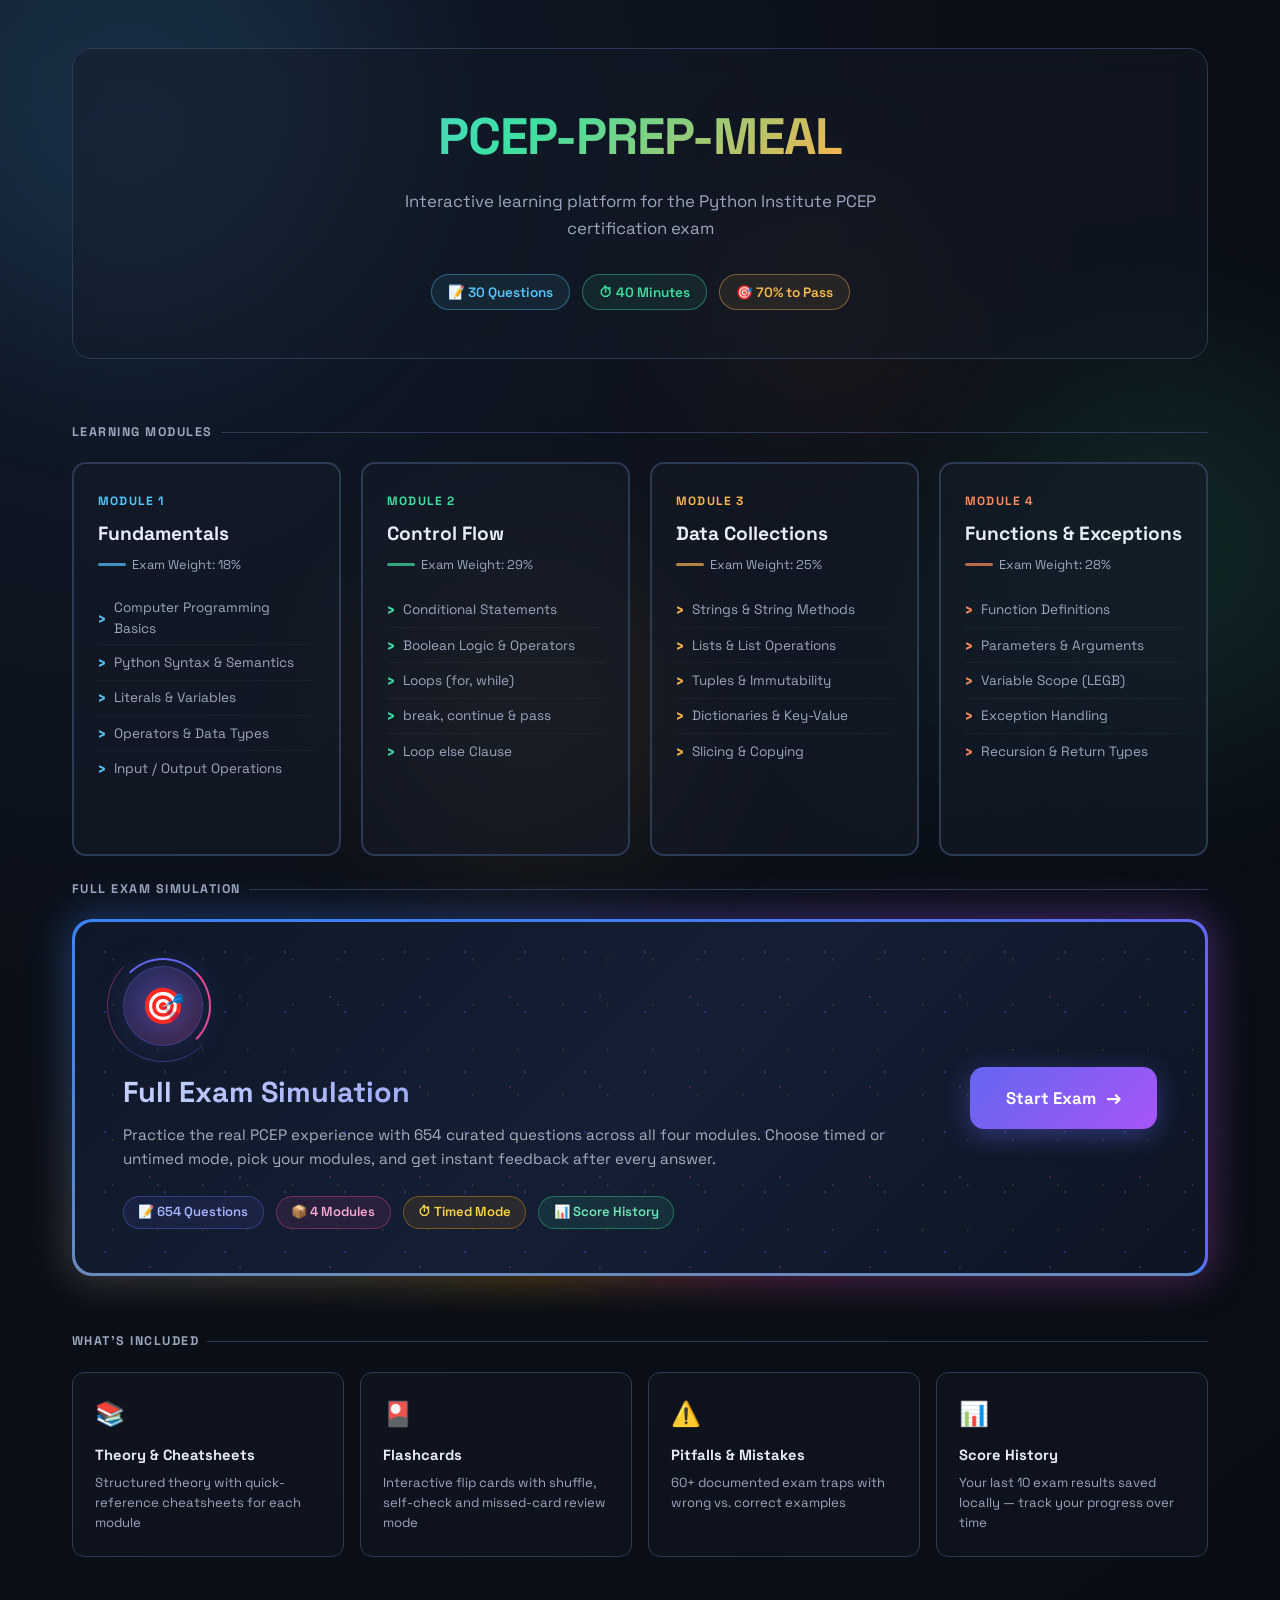
==== commit bf5405fb: "updated" ====
--- a/index.html
+++ b/index.html
@@ -8,447 +8,314 @@
   <link rel="preconnect" href="https://fonts.gstatic.com" crossorigin>
   <link href="https://fonts.googleapis.com/css2?family=Space+Grotesk:wght@400;500;600;700&family=IBM+Plex+Mono:wght@400;500;600&display=swap" rel="stylesheet">
   <style>
-    /* ── Index-only styles (shared tokens from inline :root) ─────────────────── */
     :root {
-      --bg:            #0b1018;
-      --surface:       #141b28;
-      --surface-soft:  #1b2434;
-      --surface-strong:#202c3f;
-      --border:        #2c3a53;
-      --text:          #e6edf8;
-      --muted:         #9aa7be;
-      --ok:            #3bd48f;
-      --bad:           #ff6b6b;
-      --warn:          #f9bb50;
-      --code-bg:       #0f1624;
-      --radius:        14px;
-      --m1: #54c7ff;
-      --m2: #3ee0a1;
-      --m3: #f6b44d;
-      --m4: #ff8a5a;
-    }
-
+      --bg:#0b1018; --surface:#141b28; --surface-soft:#1b2434; --surface-strong:#202c3f;
+      --border:#2c3a53; --text:#e6edf8; --muted:#9aa7be; --ok:#3bd48f; --bad:#ff6b6b;
+      --warn:#f9bb50; --code-bg:#0f1624; --radius:14px;
+      --m1:#54c7ff; --m2:#3ee0a1; --m3:#f6b44d; --m4:#ff8a5a;
+    }
     *, *::before, *::after { box-sizing: border-box; margin: 0; padding: 0; }
     html, body { min-height: 100%; }
-
     body {
       font-family: 'Space Grotesk', sans-serif;
       background: radial-gradient(circle at 10% 10%, #111b2c 0%, #0b1018 45%, #090d14 100%);
-      color: var(--text);
-      line-height: 1.55;
-      overflow-x: hidden;
-    }
-
-    /* ── Background orbs ──────────────────────────────────────────────────────── */
+      color: var(--text); line-height: 1.55; overflow-x: hidden;
+    }
+
+    /* ── Orbs ── */
     .bg-canvas { position: fixed; inset: 0; z-index: 0; pointer-events: none; }
-
-    .orb {
+    .orb { position: absolute; border-radius: 999px; filter: blur(90px); opacity: 0.11; animation: floatOrb 24s ease-in-out infinite; }
+    .orb.one   { width:500px;height:500px;background:var(--m1);top:-160px;left:-120px;animation-delay:0s; }
+    .orb.two   { width:380px;height:380px;background:var(--m2);top:40%;right:-80px;animation-delay:-6s; }
+    .orb.three { width:300px;height:300px;background:var(--m3);bottom:5%;left:30%;animation-delay:-12s; }
+    .orb.four  { width:260px;height:260px;background:var(--m4);top:20%;left:55%;animation-delay:-18s;opacity:0.07; }
+    .orb.five  { width:200px;height:200px;background:var(--m1);bottom:15%;right:20%;animation-delay:-9s;opacity:0.07; }
+    @keyframes floatOrb {
+      0%,100%{transform:translate(0,0) scale(1)}25%{transform:translate(30px,-35px) scale(1.03)}
+      50%{transform:translate(-20px,18px) scale(0.97)}75%{transform:translate(25px,8px) scale(1.01)}
+    }
+
+    /* ── Layout ── */
+    .container { position:relative;z-index:1;max-width:1200px;margin:0 auto;padding:3rem 2rem; }
+
+    /* ── Hero ── */
+    .hero {
+      text-align:center;margin-bottom:4rem;padding:3rem 2rem;
+      background:rgba(20,27,40,0.45);border:1px solid var(--border);
+      border-radius:20px;backdrop-filter:blur(12px);animation:fadeUp 0.6s ease both;
+    }
+    .logo {
+      font-size:clamp(2rem,5vw,3.2rem);font-weight:700;
+      background:linear-gradient(135deg,var(--m1) 0%,var(--m2) 40%,var(--m3) 70%,var(--m4) 100%);
+      -webkit-background-clip:text;-webkit-text-fill-color:transparent;background-clip:text;
+      letter-spacing:-0.02em;margin-bottom:0.75rem;
+    }
+    .subtitle { color:var(--muted);font-size:1.05rem;max-width:520px;margin:0 auto 2rem;line-height:1.6; }
+    .exam-badges { display:inline-flex;gap:0.75rem;flex-wrap:wrap;justify-content:center; }
+    .badge { display:inline-flex;align-items:center;gap:0.4rem;padding:0.4rem 1rem;border-radius:999px;font-size:0.85rem;font-weight:600;border:1px solid; }
+    .badge-q { border-color:rgba(84,199,255,0.4);color:var(--m1);background:rgba(84,199,255,0.08); }
+    .badge-t { border-color:rgba(62,224,161,0.4);color:var(--m2);background:rgba(62,224,161,0.08); }
+    .badge-p { border-color:rgba(249,187,80,0.4);color:var(--warn);background:rgba(249,187,80,0.08); }
+
+    /* ── Section label ── */
+    .section-label {
+      font-size:0.78rem;font-weight:700;letter-spacing:0.12em;text-transform:uppercase;
+      color:var(--muted);margin-bottom:1.25rem;display:flex;align-items:center;gap:0.5rem;
+    }
+    .section-label::after { content:'';flex:1;height:1px;background:var(--border); }
+
+    /* ── Module grid ── */
+    .modules-grid { display:grid;grid-template-columns:repeat(4,1fr);gap:1.25rem;margin-bottom:1.5rem; }
+    .module-card {
+      display:flex;flex-direction:column;padding:1.75rem 1.5rem;
+      background:rgba(20,27,40,0.6);border:2px solid var(--border);
+      border-radius:var(--radius);text-decoration:none;color:var(--text);
+      transition:transform 0.25s ease,border-color 0.25s ease,box-shadow 0.25s ease,background 0.25s ease;
+      animation:fadeUp 0.5s ease both;position:relative;overflow:hidden;
+    }
+    .module-card::before { content:'';position:absolute;inset:0;border-radius:inherit;opacity:0;transition:opacity 0.3s ease; }
+    .module-card[data-module="m1"]{animation-delay:0.1s;--mc:var(--m1);--mc-rgb:84,199,255;}
+    .module-card[data-module="m2"]{animation-delay:0.15s;--mc:var(--m2);--mc-rgb:62,224,161;}
+    .module-card[data-module="m3"]{animation-delay:0.2s;--mc:var(--m3);--mc-rgb:246,180,77;}
+    .module-card[data-module="m4"]{animation-delay:0.25s;--mc:var(--m4);--mc-rgb:255,138,90;}
+    .module-card:hover { transform:translateY(-6px);border-color:var(--mc);box-shadow:0 16px 40px rgba(0,0,0,0.35),0 0 0 1px rgba(var(--mc-rgb),0.2);background:rgba(20,27,40,0.8); }
+    .module-card:hover::before { opacity:1;background:radial-gradient(ellipse at top left,rgba(var(--mc-rgb),0.08) 0%,transparent 70%); }
+    .module-number { font-size:0.75rem;font-weight:700;letter-spacing:0.1em;text-transform:uppercase;color:var(--mc);margin-bottom:0.5rem; }
+    .module-title { font-size:1.2rem;font-weight:700;color:var(--text);margin-bottom:0.4rem; }
+    .module-weight { font-size:0.8rem;color:var(--muted);margin-bottom:1.1rem;display:flex;align-items:center;gap:0.4rem; }
+    .module-weight::before { content:'';display:inline-block;width:28px;height:3px;border-radius:999px;background:var(--mc);opacity:0.7; }
+    .module-topics { list-style:none;margin:0;padding:0;flex:1; }
+    .module-topics li { font-size:0.85rem;color:var(--muted);padding:0.3rem 0;border-bottom:1px solid rgba(255,255,255,0.04);display:flex;align-items:center;gap:0.5rem;transition:color 0.2s ease; }
+    .module-topics li::before { content:'›';color:var(--mc);font-size:1rem;font-weight:700;flex-shrink:0; }
+    .module-topics li:last-child { border-bottom:none; }
+    .module-card:hover .module-topics li { color:var(--text); }
+    .module-cta { margin-top:1.25rem;font-size:0.82rem;font-weight:600;color:var(--mc);opacity:0;transform:translateY(4px);transition:opacity 0.2s ease,transform 0.2s ease;display:flex;align-items:center;gap:0.3rem; }
+    .module-card:hover .module-cta { opacity:1;transform:translateY(0); }
+
+    /* ══════════════════════════════════════════════════════════════
+       EXAM SIMULATION — HERO BLOCK
+    ══════════════════════════════════════════════════════════════ */
+    .exam-cta-wrapper {
+      margin-bottom: 3.5rem;
+      animation: fadeUp 0.5s ease 0.3s both;
+    }
+
+    /* Rotating gradient border via pseudo-element */
+    .exam-sim-hero {
+      position: relative;
+      border-radius: 20px;
+      padding: 3px; /* border thickness */
+      background: conic-gradient(from 0deg, #6366f1, #a855f7, #ec4899, #f59e0b, #3b82f6, #6366f1);
+      animation: rotateBorder 4s linear infinite;
+      background-size: 200% 200%;
+    }
+    @keyframes rotateBorder {
+      0%   { filter: hue-rotate(0deg); }
+      100% { filter: hue-rotate(360deg); }
+    }
+
+    /* Outer glow pulse */
+    .exam-sim-hero::after {
+      content: '';
       position: absolute;
-      border-radius: 999px;
-      filter: blur(90px);
-      opacity: 0.11;
-      animation: floatOrb 24s ease-in-out infinite;
-    }
-
-    .orb.one   { width: 500px; height: 500px; background: var(--m1); top: -160px; left: -120px; animation-delay: 0s; }
-    .orb.two   { width: 380px; height: 380px; background: var(--m2); top: 40%;   right: -80px;  animation-delay: -6s; }
-    .orb.three { width: 300px; height: 300px; background: var(--m3); bottom: 5%; left: 30%;     animation-delay: -12s; }
-    .orb.four  { width: 260px; height: 260px; background: var(--m4); top: 20%;   left: 55%;     animation-delay: -18s; opacity: 0.07; }
-    .orb.five  { width: 200px; height: 200px; background: var(--m1); bottom: 15%;right: 20%;    animation-delay: -9s;  opacity: 0.07; }
-
-    @keyframes floatOrb {
-      0%,100% { transform: translate(0, 0) scale(1); }
-      25%      { transform: translate(30px, -35px) scale(1.03); }
-      50%      { transform: translate(-20px, 18px) scale(0.97); }
-      75%      { transform: translate(25px, 8px) scale(1.01); }
-    }
-
-    /* ── Layout ──────────────────────────────────────────────────────────────── */
-    .container {
+      inset: -4px;
+      border-radius: 23px;
+      background: conic-gradient(from 0deg, #6366f1, #a855f7, #ec4899, #f59e0b, #3b82f6, #6366f1);
+      filter: blur(20px);
+      opacity: 0.35;
+      animation: pulseGlow 3s ease-in-out infinite, rotateBorder 4s linear infinite;
+      z-index: -1;
+    }
+    @keyframes pulseGlow {
+      0%,100% { opacity: 0.25; transform: scale(1); }
+      50%     { opacity: 0.5;  transform: scale(1.01); }
+    }
+
+    .exam-sim-inner {
+      position: relative;
+      border-radius: 18px;
+      background: linear-gradient(135deg, #0f1828 0%, #141f35 50%, #0d1523 100%);
+      padding: 2.75rem 3rem;
+      overflow: hidden;
+      text-decoration: none;
+      display: block;
+    }
+
+    /* Floating particles */
+    .exam-sim-inner::before {
+      content: '';
+      position: absolute;
+      inset: 0;
+      background-image:
+        radial-gradient(circle, rgba(99,102,241,0.5) 1px, transparent 1px),
+        radial-gradient(circle, rgba(236,72,153,0.4) 1px, transparent 1px),
+        radial-gradient(circle, rgba(245,158,11,0.3) 1px, transparent 1px);
+      background-size: 60px 60px, 90px 90px, 45px 45px;
+      background-position: 0 0, 30px 30px, 15px 15px;
+      animation: floatParticles 20s linear infinite;
+      opacity: 0.6;
+    }
+    @keyframes floatParticles {
+      0%   { transform: translate(0, 0); }
+      100% { transform: translate(-60px, -60px); }
+    }
+
+    .exam-sim-content {
       position: relative;
       z-index: 1;
-      max-width: 1200px;
-      margin: 0 auto;
-      padding: 3rem 2rem;
-    }
-
-    /* ── Hero header ─────────────────────────────────────────────────────────── */
-    .hero {
-      text-align: center;
-      margin-bottom: 4rem;
-      padding: 3rem 2rem;
-      background: rgba(20, 27, 40, 0.45);
-      border: 1px solid var(--border);
-      border-radius: 20px;
-      backdrop-filter: blur(12px);
-      animation: fadeUp 0.6s ease both;
-    }
-
-    .logo {
-      font-size: clamp(2rem, 5vw, 3.2rem);
+      display: flex;
+      align-items: center;
+      justify-content: space-between;
+      gap: 2.5rem;
+      flex-wrap: wrap;
+    }
+
+    .exam-sim-left { flex: 1; min-width: 260px; }
+
+    /* Animated icon ring */
+    .exam-icon-wrapper {
+      position: relative;
+      width: 80px;
+      height: 80px;
+      margin-bottom: 1.5rem;
+    }
+    .exam-icon-ring {
+      position: absolute;
+      inset: -8px;
+      border-radius: 50%;
+      border: 2px solid transparent;
+      border-top-color: #6366f1;
+      border-right-color: #ec4899;
+      animation: spinRing 2s linear infinite;
+    }
+    .exam-icon-ring-2 {
+      position: absolute;
+      inset: -16px;
+      border-radius: 50%;
+      border: 1.5px solid transparent;
+      border-bottom-color: rgba(99,102,241,0.4);
+      border-left-color: rgba(236,72,153,0.4);
+      animation: spinRing 3s linear infinite reverse;
+    }
+    @keyframes spinRing {
+      to { transform: rotate(360deg); }
+    }
+    .exam-icon-inner {
+      width: 80px;
+      height: 80px;
+      border-radius: 50%;
+      background: linear-gradient(135deg, rgba(99,102,241,0.2), rgba(236,72,153,0.2));
+      border: 1px solid rgba(99,102,241,0.3);
+      display: flex;
+      align-items: center;
+      justify-content: center;
+      font-size: 2.2rem;
+      filter: drop-shadow(0 0 16px rgba(99,102,241,0.6));
+    }
+
+    .exam-sim-title {
+      font-size: 1.8rem;
       font-weight: 700;
-      background: linear-gradient(135deg, var(--m1) 0%, var(--m2) 40%, var(--m3) 70%, var(--m4) 100%);
+      margin-bottom: 0.5rem;
+      background: linear-gradient(135deg, #c7d2fe, #818cf8, #ec4899, #f59e0b);
       -webkit-background-clip: text;
       -webkit-text-fill-color: transparent;
       background-clip: text;
-      letter-spacing: -0.02em;
-      margin-bottom: 0.75rem;
-    }
-
-    .subtitle {
-      color: var(--muted);
-      font-size: 1.05rem;
-      max-width: 520px;
-      margin: 0 auto 2rem;
+      background-size: 200% 200%;
+      animation: shimmerText 4s ease infinite;
+    }
+    @keyframes shimmerText {
+      0%,100% { background-position: 0% 50%; }
+      50%      { background-position: 100% 50%; }
+    }
+
+    .exam-sim-desc {
+      color: rgba(230, 237, 248, 0.7);
+      font-size: 0.95rem;
+      margin-bottom: 1.5rem;
       line-height: 1.6;
     }
 
-    .exam-badges {
-      display: inline-flex;
+    .exam-stat-row {
+      display: flex;
       gap: 0.75rem;
       flex-wrap: wrap;
-      justify-content: center;
-    }
-
-    .badge {
-      display: inline-flex;
-      align-items: center;
-      gap: 0.4rem;
-      padding: 0.4rem 1rem;
-      border-radius: 999px;
-      font-size: 0.85rem;
-      font-weight: 600;
-      border: 1px solid;
-    }
-
-    .badge-q  { border-color: rgba(84,199,255,0.4);  color: var(--m1); background: rgba(84,199,255,0.08); }
-    .badge-t  { border-color: rgba(62,224,161,0.4);  color: var(--m2); background: rgba(62,224,161,0.08); }
-    .badge-p  { border-color: rgba(249,187,80,0.4);  color: var(--warn); background: rgba(249,187,80,0.08); }
-
-    /* ── Section headings ────────────────────────────────────────────────────── */
-    .section-label {
-      font-size: 0.78rem;
-      font-weight: 700;
-      letter-spacing: 0.12em;
-      text-transform: uppercase;
-      color: var(--muted);
-      margin-bottom: 1.25rem;
-      display: flex;
-      align-items: center;
-      gap: 0.5rem;
-    }
-
-    .section-label::after {
-      content: '';
-      flex: 1;
-      height: 1px;
-      background: var(--border);
-    }
-
-    /* ── Module grid ─────────────────────────────────────────────────────────── */
-    .modules-grid {
-      display: grid;
-      grid-template-columns: repeat(4, 1fr);
-      gap: 1.25rem;
-      margin-bottom: 1.5rem;
-    }
-
-    .module-card {
-      display: flex;
-      flex-direction: column;
-      padding: 1.75rem 1.5rem;
-      background: rgba(20, 27, 40, 0.6);
-      border: 2px solid var(--border);
-      border-radius: var(--radius);
-      text-decoration: none;
-      color: var(--text);
-      transition: transform 0.25s ease, border-color 0.25s ease, box-shadow 0.25s ease, background 0.25s ease;
-      animation: fadeUp 0.5s ease both;
-      position: relative;
-      overflow: hidden;
-    }
-
-    .module-card::before {
-      content: '';
-      position: absolute;
-      inset: 0;
-      border-radius: inherit;
-      opacity: 0;
-      transition: opacity 0.3s ease;
-    }
-
-    .module-card[data-module="m1"] { animation-delay: 0.1s; }
-    .module-card[data-module="m2"] { animation-delay: 0.15s; }
-    .module-card[data-module="m3"] { animation-delay: 0.2s; }
-    .module-card[data-module="m4"] { animation-delay: 0.25s; }
-
-    .module-card[data-module="m1"] { --mc: var(--m1); --mc-rgb: 84,199,255; }
-    .module-card[data-module="m2"] { --mc: var(--m2); --mc-rgb: 62,224,161; }
-    .module-card[data-module="m3"] { --mc: var(--m3); --mc-rgb: 246,180,77; }
-    .module-card[data-module="m4"] { --mc: var(--m4); --mc-rgb: 255,138,90; }
-
-    .module-card:hover {
-      transform: translateY(-6px);
-      border-color: var(--mc);
-      box-shadow: 0 16px 40px rgba(0,0,0,0.35), 0 0 0 1px rgba(var(--mc-rgb),0.2);
-      background: rgba(20, 27, 40, 0.8);
-    }
-
-    .module-card:hover::before {
-      opacity: 1;
-      background: radial-gradient(ellipse at top left, rgba(var(--mc-rgb),0.08) 0%, transparent 70%);
-    }
-
-    .module-number {
-      font-size: 0.75rem;
-      font-weight: 700;
-      letter-spacing: 0.1em;
-      text-transform: uppercase;
-      color: var(--mc);
-      margin-bottom: 0.5rem;
-    }
-
-    .module-title {
-      font-size: 1.2rem;
-      font-weight: 700;
-      color: var(--text);
-      margin-bottom: 0.4rem;
-    }
-
-    .module-weight {
-      font-size: 0.8rem;
-      color: var(--muted);
-      margin-bottom: 1.1rem;
+      margin-bottom: 0;
+    }
+    .exam-stat {
       display: flex;
       align-items: center;
       gap: 0.4rem;
-    }
-
-    .module-weight::before {
-      content: '';
-      display: inline-block;
-      width: 28px;
-      height: 3px;
+      padding: 0.35rem 0.9rem;
       border-radius: 999px;
-      background: var(--mc);
-      opacity: 0.7;
-    }
-
-    .module-topics {
-      list-style: none;
-      margin: 0;
-      padding: 0;
-      flex: 1;
-    }
-
-    .module-topics li {
-      font-size: 0.85rem;
-      color: var(--muted);
-      padding: 0.3rem 0;
-      border-bottom: 1px solid rgba(255,255,255,0.04);
-      display: flex;
-      align-items: center;
-      gap: 0.5rem;
-      transition: color 0.2s ease;
-    }
-
-    .module-topics li::before {
-      content: '›';
-      color: var(--mc);
-      font-size: 1rem;
-      font-weight: 700;
-      flex-shrink: 0;
-    }
-
-    .module-topics li:last-child { border-bottom: none; }
-
-    .module-card:hover .module-topics li { color: var(--text); }
-
-    .module-cta {
-      margin-top: 1.25rem;
       font-size: 0.82rem;
       font-weight: 600;
-      color: var(--mc);
-      opacity: 0;
-      transform: translateY(4px);
-      transition: opacity 0.2s ease, transform 0.2s ease;
-      display: flex;
+      border: 1px solid;
+      backdrop-filter: blur(4px);
+    }
+    .exam-stat-q { border-color: rgba(99,102,241,0.4); color: #a5b4fc; background: rgba(99,102,241,0.1); }
+    .exam-stat-m { border-color: rgba(236,72,153,0.4); color: #f9a8d4; background: rgba(236,72,153,0.1); }
+    .exam-stat-t { border-color: rgba(245,158,11,0.4); color: #fcd34d; background: rgba(245,158,11,0.1); }
+    .exam-stat-s { border-color: rgba(59,212,143,0.4); color: #6ee7b7; background: rgba(59,212,143,0.1); }
+
+    .exam-sim-right { flex-shrink: 0; }
+
+    .exam-start-btn {
+      display: inline-flex;
       align-items: center;
-      gap: 0.3rem;
-    }
-
-    .module-card:hover .module-cta {
-      opacity: 1;
-      transform: translateY(0);
-    }
-
-    /* ── Exam simulation CTA ─────────────────────────────────────────────────── */
-    .exam-cta-wrapper {
-      margin-bottom: 3.5rem;
-      animation: fadeUp 0.5s ease 0.3s both;
-    }
-
-    .exam-sim-card {
-      display: flex;
-      align-items: center;
-      justify-content: space-between;
-      gap: 2rem;
-      padding: 1.75rem 2rem;
-      background: rgba(20, 27, 40, 0.55);
-      border: 1px solid var(--border);
-      border-radius: var(--radius);
-      backdrop-filter: blur(10px);
+      gap: 0.6rem;
+      padding: 1rem 2.25rem;
+      background: linear-gradient(135deg, #6366f1, #a855f7, #ec4899);
+      background-size: 200% 200%;
+      color: white;
+      border-radius: 14px;
+      font-weight: 700;
+      font-size: 1.05rem;
+      white-space: nowrap;
+      box-shadow: 0 6px 24px rgba(99,102,241,0.45), 0 2px 8px rgba(0,0,0,0.3);
+      transition: box-shadow 0.2s ease, transform 0.2s ease;
+      animation: shimmerBtn 3s ease infinite;
       text-decoration: none;
-      color: var(--text);
-      transition: all 0.25s ease;
-      position: relative;
-      overflow: hidden;
-    }
-
-    .exam-sim-card::after {
-      content: '';
-      position: absolute;
-      inset: 0;
-      background: linear-gradient(90deg, rgba(99,102,241,0.06) 0%, rgba(236,72,153,0.06) 50%, rgba(245,158,11,0.06) 100%);
-      opacity: 0;
-      transition: opacity 0.3s ease;
-    }
-
-    .exam-sim-card:hover {
-      border-color: rgba(99,102,241,0.5);
-      transform: translateY(-3px);
-      box-shadow: 0 12px 32px rgba(0,0,0,0.3);
-    }
-
-    .exam-sim-card:hover::after { opacity: 1; }
-
-    .exam-sim-left {
-      display: flex;
-      align-items: center;
-      gap: 1.25rem;
-      position: relative;
-      z-index: 1;
-    }
-
-    .exam-sim-icon {
-      font-size: 2.2rem;
-      line-height: 1;
-      filter: drop-shadow(0 0 12px rgba(99,102,241,0.4));
-    }
-
-    .exam-sim-text h3 {
-      font-size: 1.15rem;
-      font-weight: 700;
-      margin-bottom: 0.25rem;
-      background: linear-gradient(135deg, #818cf8, #ec4899);
-      -webkit-background-clip: text;
-      -webkit-text-fill-color: transparent;
-      background-clip: text;
-    }
-
-    .exam-sim-text p {
-      font-size: 0.85rem;
-      color: var(--muted);
-    }
-
-    .exam-sim-btn {
-      position: relative;
-      z-index: 1;
-      padding: 0.7rem 1.5rem;
-      background: linear-gradient(135deg, #6366f1, #ec4899);
-      color: white;
-      border-radius: 10px;
-      font-weight: 700;
-      font-size: 0.9rem;
-      white-space: nowrap;
-      box-shadow: 0 4px 16px rgba(99,102,241,0.35);
-      transition: box-shadow 0.2s ease, transform 0.2s ease;
-    }
-
-    .exam-sim-card:hover .exam-sim-btn {
-      box-shadow: 0 6px 22px rgba(99,102,241,0.5);
-      transform: scale(1.03);
-    }
-
-    /* ── Feature cards ───────────────────────────────────────────────────────── */
-    .features-grid {
-      display: grid;
-      grid-template-columns: repeat(4, 1fr);
-      gap: 1rem;
-      animation: fadeUp 0.5s ease 0.4s both;
-    }
-
-    .feature-card {
-      padding: 1.4rem;
-      background: rgba(20, 27, 40, 0.4);
-      border: 1px solid var(--border);
-      border-radius: 12px;
-      transition: all 0.2s ease;
-    }
-
-    .feature-card:hover {
-      background: rgba(20, 27, 40, 0.65);
-      border-color: rgba(255,255,255,0.12);
-      transform: translateY(-2px);
-    }
-
-    .feature-icon {
-      font-size: 1.5rem;
-      margin-bottom: 0.75rem;
-      display: block;
-    }
-
-    .feature-title {
-      font-size: 0.92rem;
-      font-weight: 700;
-      color: var(--text);
-      margin-bottom: 0.35rem;
-    }
-
-    .feature-desc {
-      font-size: 0.82rem;
-      color: var(--muted);
-      line-height: 1.55;
-    }
-
-    /* ── Animations ──────────────────────────────────────────────────────────── */
-    @keyframes fadeUp {
-      from { opacity: 0; transform: translateY(18px); }
-      to   { opacity: 1; transform: translateY(0); }
-    }
-
-    /* ── Responsive ──────────────────────────────────────────────────────────── */
-    @media (max-width: 1100px) {
-      .modules-grid   { grid-template-columns: repeat(2, 1fr); }
-      .features-grid  { grid-template-columns: repeat(2, 1fr); }
-    }
-
-    @media (max-width: 640px) {
-      .container      { padding: 1.5rem 1rem; }
-      .hero           { padding: 2rem 1.25rem; }
-      .modules-grid   { grid-template-columns: 1fr; }
-      .features-grid  { grid-template-columns: 1fr 1fr; }
-      .exam-sim-card  { flex-direction: column; align-items: flex-start; }
-      .exam-sim-btn   { align-self: stretch; text-align: center; }
-    }
-
-    @media (max-width: 420px) {
-      .features-grid { grid-template-columns: 1fr; }
-    }
+    }
+    @keyframes shimmerBtn {
+      0%,100% { background-position: 0% 50%; }
+      50%      { background-position: 100% 50%; }
+    }
+    .exam-sim-inner:hover .exam-start-btn {
+      box-shadow: 0 10px 36px rgba(99,102,241,0.65), 0 4px 12px rgba(0,0,0,0.4);
+      transform: scale(1.04) translateY(-1px);
+    }
+    .exam-btn-arrow {
+      font-size: 1.2rem;
+      transition: transform 0.2s ease;
+    }
+    .exam-sim-inner:hover .exam-btn-arrow { transform: translateX(3px); }
+
+    /* ── Feature cards ── */
+    .features-grid { display:grid;grid-template-columns:repeat(4,1fr);gap:1rem;animation:fadeUp 0.5s ease 0.4s both; }
+    .feature-card { padding:1.4rem;background:rgba(20,27,40,0.4);border:1px solid var(--border);border-radius:12px;transition:all 0.2s ease; }
+    .feature-card:hover { background:rgba(20,27,40,0.65);border-color:rgba(255,255,255,0.12);transform:translateY(-2px); }
+    .feature-icon { font-size:1.5rem;margin-bottom:0.75rem;display:block; }
+    .feature-title { font-size:0.92rem;font-weight:700;color:var(--text);margin-bottom:0.35rem; }
+    .feature-desc { font-size:0.82rem;color:var(--muted);line-height:1.55; }
+
+    /* ── Animations ── */
+    @keyframes fadeUp { from{opacity:0;transform:translateY(18px)} to{opacity:1;transform:translateY(0)} }
+
+    /* ── Responsive ── */
+    @media(max-width:1100px){.modules-grid{grid-template-columns:repeat(2,1fr)}.features-grid{grid-template-columns:repeat(2,1fr)}}
+    @media(max-width:640px){.container{padding:1.5rem 1rem}.hero{padding:2rem 1.25rem}.modules-grid{grid-template-columns:1fr}.features-grid{grid-template-columns:1fr 1fr}.exam-sim-inner{padding:2rem 1.5rem}.exam-sim-content{flex-direction:column;align-items:flex-start}.exam-start-btn{align-self:stretch;text-align:center;justify-content:center}}
+    @media(max-width:420px){.features-grid{grid-template-columns:1fr}}
   </style>
 </head>
 <body>
   <div class="bg-canvas">
-    <div class="orb one"></div>
-    <div class="orb two"></div>
-    <div class="orb three"></div>
-    <div class="orb four"></div>
-    <div class="orb five"></div>
+    <div class="orb one"></div><div class="orb two"></div><div class="orb three"></div>
+    <div class="orb four"></div><div class="orb five"></div>
   </div>
 
   <div class="container">
 
-    <!-- Hero -->
     <header class="hero">
       <h1 class="logo">PCEP-PREP-MEAL</h1>
       <p class="subtitle">Interactive learning platform for the Python Institute PCEP certification exam</p>
@@ -516,25 +383,43 @@
             <li>Parameters &amp; Arguments</li>
             <li>Variable Scope (LEGB)</li>
             <li>Exception Handling</li>
-            <li>Recursion &amp; Generators</li>
+            <li>Recursion &amp; Return Types</li>
           </ul>
           <span class="module-cta">Start learning →</span>
         </a>
 
       </div>
 
-      <!-- Exam Simulation CTA -->
+      <!-- Exam Simulation CTA — Hero Block -->
+      <p class="section-label">Full Exam Simulation</p>
       <div class="exam-cta-wrapper">
-        <a href="exam-simulation.html" class="exam-sim-card">
-          <div class="exam-sim-left">
-            <span class="exam-sim-icon">🎯</span>
-            <div class="exam-sim-text">
-              <h3>Full Exam Simulation</h3>
-              <p>606 questions · choose modules · timed or untimed · instant feedback</p>
+        <div class="exam-sim-hero">
+          <a href="exam-simulation.html" class="exam-sim-inner">
+            <div class="exam-sim-content">
+              <div class="exam-sim-left">
+                <div class="exam-icon-wrapper">
+                  <div class="exam-icon-ring"></div>
+                  <div class="exam-icon-ring-2"></div>
+                  <div class="exam-icon-inner">🎯</div>
+                </div>
+                <h2 class="exam-sim-title">Full Exam Simulation</h2>
+                <p class="exam-sim-desc">Practice the real PCEP experience with 654 curated questions across all four modules. Choose timed or untimed mode, pick your modules, and get instant feedback after every answer.</p>
+                <div class="exam-stat-row">
+                  <span class="exam-stat exam-stat-q">📝 654 Questions</span>
+                  <span class="exam-stat exam-stat-m">📦 4 Modules</span>
+                  <span class="exam-stat exam-stat-t">⏱ Timed Mode</span>
+                  <span class="exam-stat exam-stat-s">📊 Score History</span>
+                </div>
+              </div>
+              <div class="exam-sim-right">
+                <span class="exam-start-btn">
+                  Start Exam
+                  <span class="exam-btn-arrow">→</span>
+                </span>
+              </div>
             </div>
-          </div>
-          <span class="exam-sim-btn">Start Exam →</span>
-        </a>
+          </a>
+        </div>
       </div>
 
       <!-- Features -->
